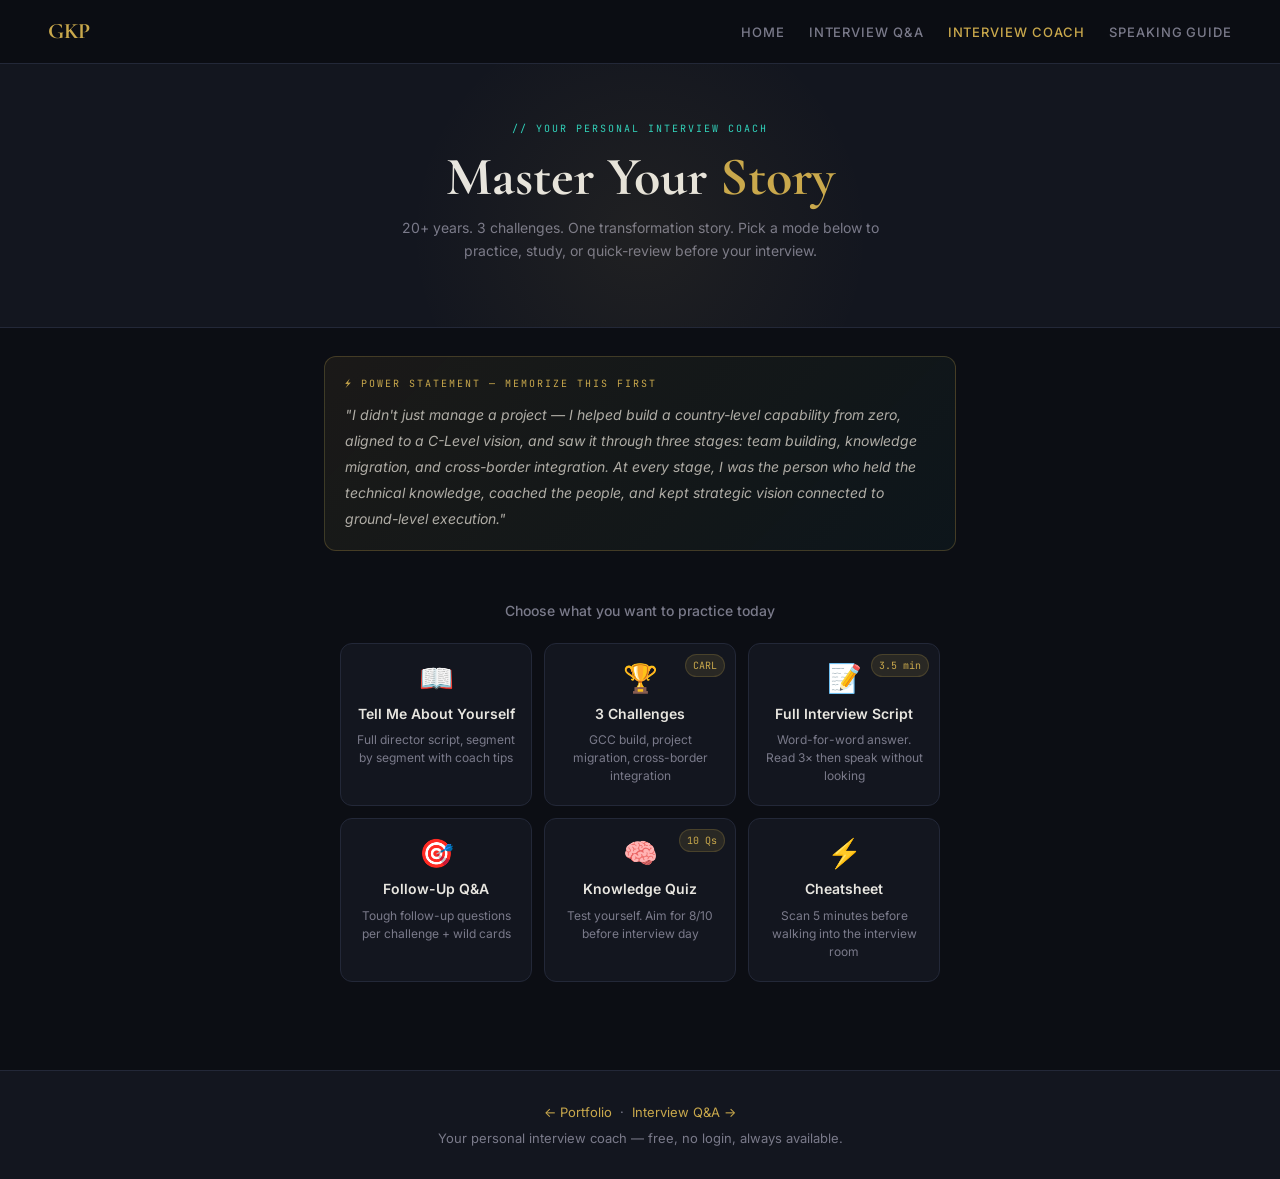
==== coach.html @ 4a0ed46c "ABoutMe-Step#1" ====
<!DOCTYPE html>
<html lang="en">
<head>
<meta charset="UTF-8"/>
<meta name="viewport" content="width=device-width, initial-scale=1.0"/>
<title>Interview Coach — Gyanesh Kumar Pandey</title>
<link rel="preconnect" href="https://fonts.googleapis.com"/>
<link href="https://fonts.googleapis.com/css2?family=Cormorant+Garamond:wght@400;600;700&family=Inter:wght@300;400;500;600&family=JetBrains+Mono:wght@400;500&display=swap" rel="stylesheet"/>
<style>
:root{--bg:#0C0E14;--sur:#13161F;--sur2:#1A1E2A;--bdr:#232838;--gold:#C9A84C;--gold2:#E8C872;--teal:#2DD4BF;--text:#E8E6E0;--muted:#7A7A8A;--soft:#B0ADA6;--r:12px;--nh:64px;--red:#E87070;--purple:#818cf8;--green:#4ade80}
*,*::before,*::after{box-sizing:border-box;margin:0;padding:0}
html{scroll-behavior:smooth;-webkit-text-size-adjust:100%}
body{background:var(--bg);color:var(--text);font-family:'Inter',sans-serif;font-size:16px;line-height:1.7;overflow-x:hidden}
a{color:inherit;text-decoration:none}
/* NAV */
nav{position:sticky;top:0;z-index:200;height:var(--nh);display:flex;align-items:center;justify-content:space-between;padding:0 24px;background:rgba(12,14,20,.97);backdrop-filter:blur(16px);border-bottom:1px solid var(--bdr)}
.nav-logo{font-family:'Cormorant Garamond',serif;font-size:22px;font-weight:700;color:var(--gold)}
.nav-desktop{display:none;gap:24px;list-style:none}
.nav-desktop a{font-size:13px;font-weight:500;letter-spacing:.07em;text-transform:uppercase;color:var(--muted);transition:color .2s}
.nav-desktop a:hover,.nav-desktop a.act{color:var(--gold)}
.hamburger{background:none;border:none;cursor:pointer;padding:8px;display:flex;flex-direction:column;gap:5px}
.hamburger span{display:block;width:22px;height:2px;background:var(--text);border-radius:2px;transition:transform .25s,opacity .25s}
.hamburger.open span:nth-child(1){transform:translateY(7px) rotate(45deg)}
.hamburger.open span:nth-child(2){opacity:0}
.hamburger.open span:nth-child(3){transform:translateY(-7px) rotate(-45deg)}
.mmenu{position:fixed;top:var(--nh);left:0;right:0;bottom:0;z-index:190;background:var(--bg);padding:32px 24px;display:flex;flex-direction:column;gap:8px;transform:translateX(100%);transition:transform .3s cubic-bezier(.4,0,.2,1)}
.mmenu.open{transform:translateX(0)}
.mmenu a{font-size:18px;font-weight:500;color:var(--soft);padding:16px 0;border-bottom:1px solid var(--bdr);display:block}
.mmenu a.act{color:var(--gold)}
.mmenu .m-cta{margin-top:24px;background:var(--gold);color:#0C0E14;padding:16px;border-radius:var(--r);text-align:center;font-weight:600;font-size:16px;border-bottom:none}

/* ── MODE SELECTOR SCREEN ── */
#modeScreen{display:block}
#mainContent{display:none}

.hero-coach{padding:40px 24px 32px;background:var(--sur);border-bottom:1px solid var(--bdr);position:relative;overflow:hidden;text-align:center}
.hero-coach::before{content:'';position:absolute;top:-30%;left:50%;transform:translateX(-50%);width:70vw;height:70vw;max-width:500px;max-height:500px;background:radial-gradient(circle,rgba(201,168,76,.07) 0%,transparent 65%);pointer-events:none}
.hc-ey{font-family:'JetBrains Mono',monospace;font-size:10px;color:var(--teal);letter-spacing:.2em;text-transform:uppercase;margin-bottom:12px}
.hero-coach h1{font-family:'Cormorant Garamond',serif;font-size:clamp(32px,8vw,54px);font-weight:700;line-height:1.05;margin-bottom:10px}
.hero-coach h1 em{color:var(--gold);font-style:normal}
.hero-coach p{font-size:14px;color:var(--muted);max-width:520px;margin:0 auto 24px;line-height:1.7}

/* POWER STATEMENT */
.ps-box{background:linear-gradient(135deg,rgba(201,168,76,.08),rgba(45,212,191,.04));border:1px solid rgba(201,168,76,.25);border-radius:var(--r);padding:18px 20px;max-width:680px;margin:0 auto 32px;text-align:left}
.ps-label{font-family:'JetBrains Mono',monospace;font-size:10px;letter-spacing:.2em;text-transform:uppercase;color:var(--gold);margin-bottom:10px}
.ps-text{font-size:14px;color:var(--soft);line-height:1.85;font-style:italic}
.ps-text strong{color:var(--text);font-style:normal}

/* MODE CARDS GRID */
.mode-title{font-size:14px;color:var(--muted);text-align:center;margin-bottom:20px;font-weight:500}
.modes-grid{display:grid;grid-template-columns:1fr 1fr;gap:12px;max-width:680px;margin:0 auto;padding:0 24px 48px}
.mode-card{background:var(--sur);border:1px solid var(--bdr);border-radius:var(--r);padding:20px 16px;cursor:pointer;transition:border-color .2s,transform .15s;text-align:center;-webkit-tap-highlight-color:transparent;position:relative;overflow:hidden}
.mode-card::before{content:'';position:absolute;top:0;left:0;right:0;height:3px;opacity:0;transition:opacity .2s}
.mode-card:hover{transform:translateY(-3px);border-color:rgba(201,168,76,.3)}
.mode-card:hover::before{opacity:1}
.mode-card.c-teal::before{background:var(--teal)}
.mode-card.c-gold::before{background:var(--gold)}
.mode-card.c-purple::before{background:var(--purple)}
.mode-card.c-red::before{background:var(--red)}
.mode-card.c-green::before{background:var(--green)}
.mode-card.c-blue::before{background:#60a5fa}
.mode-icon{font-size:28px;margin-bottom:10px;line-height:1}
.mode-card h3{font-size:14px;font-weight:600;margin-bottom:6px;color:var(--text)}
.mode-card p{font-size:12px;color:var(--muted);line-height:1.5}
.mode-badge{position:absolute;top:10px;right:10px;font-size:10px;font-family:'JetBrains Mono',monospace;padding:2px 7px;border-radius:100px;background:rgba(201,168,76,.12);color:var(--gold);border:1px solid rgba(201,168,76,.2)}

/* ── MAIN CONTENT AREA ── */
.back-btn{display:flex;align-items:center;gap:8px;padding:14px 24px;border-bottom:1px solid var(--bdr);background:var(--sur);cursor:pointer;font-size:13px;font-weight:500;color:var(--muted);transition:color .2s;-webkit-tap-highlight-color:transparent}
.back-btn:hover{color:var(--gold)}
.section-content{padding:24px;max-width:860px;margin:0 auto}

/* SECTION HEADER */
.sec-h{font-family:'Cormorant Garamond',serif;font-size:clamp(26px,6vw,40px);font-weight:700;line-height:1.1;margin-bottom:8px}
.sec-h em{color:var(--gold);font-style:normal}
.sec-sub{font-size:14px;color:var(--muted);margin-bottom:28px;line-height:1.6}
.sec-ey{font-family:'JetBrains Mono',monospace;font-size:10px;color:var(--teal);letter-spacing:.2em;text-transform:uppercase;margin-bottom:10px}

/* TELL ME ABOUT YOURSELF */
.tmay-step{background:var(--sur);border:1px solid var(--bdr);border-radius:var(--r);margin-bottom:12px;overflow:hidden}
.tmay-hdr{display:flex;justify-content:space-between;align-items:flex-start;padding:15px 18px;cursor:pointer;gap:12px;-webkit-tap-highlight-color:transparent}
.tmay-num{width:28px;height:28px;border-radius:50%;display:grid;place-items:center;font-size:12px;font-weight:700;flex-shrink:0;background:rgba(201,168,76,.12);color:var(--gold);font-family:'JetBrains Mono',monospace}
.tmay-q{flex:1;font-size:14px;font-weight:600}
.tmay-time{font-family:'JetBrains Mono',monospace;font-size:10px;color:var(--muted);background:var(--sur2);padding:3px 8px;border-radius:100px;white-space:nowrap;flex-shrink:0;margin-top:3px}
.tmay-body{display:none;padding:0 18px 18px;border-top:1px solid var(--bdr)}
.tmay-step.open .tmay-body{display:block}
.speech-text{font-size:14px;color:var(--soft);line-height:1.9;padding:14px 0 8px;border-bottom:1px solid var(--bdr);margin-bottom:10px;font-style:italic}
.speech-text strong{color:var(--text);font-style:normal}
.coach-tip{font-size:13px;color:var(--teal);background:rgba(45,212,191,.06);border:1px solid rgba(45,212,191,.15);border-radius:8px;padding:10px 14px;line-height:1.6}
.coach-tip::before{content:'💡 '}

/* CHALLENGES */
.ch-tabs{display:flex;gap:8px;margin-bottom:20px;overflow-x:auto;-webkit-overflow-scrolling:touch;scrollbar-width:none;padding-bottom:4px}
.ch-tabs::-webkit-scrollbar{display:none}
.ch-tab{background:var(--sur2);border:1px solid var(--bdr);color:var(--muted);padding:9px 16px;border-radius:100px;font-size:13px;font-weight:500;cursor:pointer;white-space:nowrap;transition:all .2s;-webkit-tap-highlight-color:transparent}
.ch-tab.act{border-color:var(--gold);color:var(--gold);background:rgba(201,168,76,.1)}
.challenge-block{display:none}
.challenge-block.show{display:block}

.carl-section{background:var(--sur);border:1px solid var(--bdr);border-radius:var(--r);margin-bottom:12px;overflow:hidden}
.carl-hdr{display:flex;align-items:center;gap:12px;padding:14px 18px;cursor:pointer;-webkit-tap-highlight-color:transparent}
.carl-letter{width:32px;height:32px;border-radius:8px;display:grid;place-items:center;font-family:'JetBrains Mono',monospace;font-size:14px;font-weight:700;flex-shrink:0}
.carl-letter.C{background:rgba(45,212,191,.12);color:var(--teal)}
.carl-letter.A{background:rgba(201,168,76,.12);color:var(--gold)}
.carl-letter.R{background:rgba(72,222,128,.12);color:var(--green)}
.carl-letter.L{background:rgba(129,140,248,.12);color:var(--purple)}
.carl-title{font-size:14px;font-weight:600;flex:1}
.carl-tog{width:24px;height:24px;display:grid;place-items:center;color:var(--muted);background:var(--bdr);border-radius:50%;font-size:18px;transition:transform .2s,color .2s;flex-shrink:0}
.carl-section.open .carl-tog{transform:rotate(45deg);color:var(--gold)}
.carl-body{display:none;padding:0 18px 16px;border-top:1px solid var(--bdr)}
.carl-section.open .carl-body{display:block}
.carl-text{font-size:14px;color:var(--soft);line-height:1.85;padding-top:12px}
.carl-text strong{color:var(--text)}
.action-list{list-style:none;margin-top:10px}
.action-list li{display:flex;gap:10px;font-size:14px;color:var(--soft);padding:5px 0;border-bottom:1px solid var(--bdr);line-height:1.5}
.action-list li:last-child{border-bottom:none}
.action-list li::before{content:'✓';color:var(--green);font-weight:700;flex-shrink:0;margin-top:2px}

/* FULL SCRIPT */
.script-part{background:var(--sur);border:1px solid var(--bdr);border-radius:var(--r);margin-bottom:12px;overflow:hidden}
.sp-hdr{display:flex;align-items:center;gap:12px;padding:14px 18px;cursor:pointer;-webkit-tap-highlight-color:transparent}
.sp-num{width:28px;height:28px;background:rgba(201,168,76,.12);border-radius:50%;display:grid;place-items:center;font-size:11px;font-weight:700;color:var(--gold);font-family:'JetBrains Mono',monospace;flex-shrink:0}
.sp-title{flex:1;font-size:14px;font-weight:600}
.sp-time{font-family:'JetBrains Mono',monospace;font-size:10px;color:var(--muted);background:var(--sur2);padding:3px 8px;border-radius:100px;white-space:nowrap}
.sp-tog{width:24px;height:24px;display:grid;place-items:center;color:var(--muted);background:var(--bdr);border-radius:50%;font-size:18px;transition:transform .2s,color .2s;flex-shrink:0}
.script-part.open .sp-tog{transform:rotate(45deg);color:var(--gold)}
.sp-body{display:none;padding:0 18px 16px;border-top:1px solid var(--bdr)}
.script-part.open .sp-body{display:block}
.sp-text{font-size:14px;color:var(--soft);line-height:1.9;padding-top:12px;font-style:italic;margin-bottom:10px;border-bottom:1px solid var(--bdr);padding-bottom:12px}
.sp-text strong{color:var(--text);font-style:normal}

/* QUIZ */
.quiz-wrap{max-width:680px;margin:0 auto}
.quiz-progress{background:var(--sur2);border-radius:100px;height:6px;margin-bottom:24px;overflow:hidden}
.quiz-bar{height:100%;background:var(--gold);border-radius:100px;transition:width .4s ease}
.quiz-meta{display:flex;justify-content:space-between;font-family:'JetBrains Mono',monospace;font-size:11px;color:var(--muted);margin-bottom:8px}
.qcard{background:var(--sur);border:1px solid var(--bdr);border-radius:var(--r);padding:24px;margin-bottom:16px}
.qcard .qtext{font-size:15px;font-weight:600;color:var(--text);margin-bottom:20px;line-height:1.5}
.options{display:flex;flex-direction:column;gap:10px}
.opt{background:var(--sur2);border:1px solid var(--bdr);border-radius:10px;padding:13px 16px;cursor:pointer;font-size:14px;color:var(--soft);transition:all .2s;-webkit-tap-highlight-color:transparent;text-align:left;line-height:1.5}
.opt:hover{border-color:rgba(201,168,76,.3);color:var(--text)}
.opt.correct{background:rgba(74,222,128,.1);border-color:var(--green);color:var(--green)}
.opt.wrong{background:rgba(232,112,112,.1);border-color:var(--red);color:var(--red)}
.opt.reveal{background:rgba(74,222,128,.08);border-color:rgba(74,222,128,.3);color:var(--soft)}
.quiz-feedback{font-size:13px;color:var(--soft);padding:12px 16px;background:var(--sur2);border-radius:8px;margin-top:10px;line-height:1.6;display:none}
.quiz-next{margin-top:16px;background:var(--gold);color:#0C0E14;border:none;padding:13px 28px;border-radius:10px;font-size:14px;font-weight:600;cursor:pointer;width:100%;display:none;-webkit-tap-highlight-color:transparent}
.quiz-next:hover{background:var(--gold2)}
.quiz-result{text-align:center;padding:40px 20px}
.score-circle{width:120px;height:120px;border-radius:50%;display:grid;place-items:center;margin:0 auto 20px;border:3px solid var(--gold)}
.score-n{font-family:'Cormorant Garamond',serif;font-size:42px;font-weight:700;color:var(--gold);line-height:1}
.score-label{font-size:12px;color:var(--muted)}
.retry-btn{background:var(--sur);border:1px solid var(--bdr);color:var(--text);padding:12px 28px;border-radius:10px;font-size:14px;font-weight:500;cursor:pointer;margin-top:8px}

/* CHEATSHEET */
.cheat-grid{display:grid;grid-template-columns:1fr;gap:14px;margin-bottom:20px}
.cheat-card{background:var(--sur);border:1px solid var(--bdr);border-radius:var(--r);padding:18px 20px}
.cheat-card h4{font-size:13px;font-weight:600;color:var(--gold);margin-bottom:12px;font-family:'JetBrains Mono',monospace;letter-spacing:.1em;text-transform:uppercase}
.person-item{display:flex;gap:12px;margin-bottom:10px;align-items:flex-start}
.person-name{font-size:14px;font-weight:700;color:var(--text);min-width:80px;flex-shrink:0}
.person-role{font-size:13px;color:var(--muted);line-height:1.5}
.role-row{display:grid;grid-template-columns:auto 1fr;gap:12px;margin-bottom:10px;align-items:flex-start;padding:10px 0;border-bottom:1px solid var(--bdr)}
.role-row:last-child{border-bottom:none}
.role-icon{font-size:18px;margin-top:2px}
.role-title{font-size:13px;font-weight:600;color:var(--text);margin-bottom:3px}
.role-desc{font-size:12px;color:var(--muted);line-height:1.5}
.kw-grid{display:flex;flex-wrap:wrap;gap:8px}
.kw{background:rgba(45,212,191,.07);border:1px solid rgba(45,212,191,.15);color:var(--teal);padding:5px 12px;border-radius:100px;font-size:12px;font-weight:500}
.learning-item{padding:12px 0;border-bottom:1px solid var(--bdr)}
.learning-item:last-child{border-bottom:none}
.li-ch{font-family:'JetBrains Mono',monospace;font-size:10px;color:var(--gold);margin-bottom:4px;letter-spacing:.1em}
.li-text{font-size:14px;color:var(--soft);line-height:1.6;font-style:italic}
.carl-ref{display:grid;grid-template-columns:repeat(2,1fr);gap:8px;margin-top:4px}
.carl-ref-item{background:var(--sur2);border-radius:8px;padding:10px 12px}
.carl-ref-item .letter{font-family:'JetBrains Mono',monospace;font-size:13px;font-weight:700;color:var(--gold);margin-bottom:3px}
.carl-ref-item p{font-size:12px;color:var(--muted);line-height:1.4}
.power-end{background:rgba(201,168,76,.06);border:1px solid rgba(201,168,76,.2);border-radius:var(--r);padding:16px 18px;margin-top:14px;font-size:14px;color:var(--soft);line-height:1.8;font-style:italic;text-align:center}
.power-end strong{color:var(--gold);font-style:normal}

/* FOLLOW-UP */
.fu-group{margin-bottom:28px}
.fu-group-title{display:flex;align-items:center;gap:8px;font-size:15px;font-weight:600;margin-bottom:12px;padding-bottom:10px;border-bottom:1px solid var(--bdr)}
.fu-card{background:var(--sur);border:1px solid var(--bdr);border-radius:10px;margin-bottom:10px;overflow:hidden;transition:border-color .2s}
.fu-card:hover{border-color:rgba(201,168,76,.22)}
.fu-hdr{display:flex;justify-content:space-between;align-items:flex-start;padding:14px 17px;cursor:pointer;gap:12px;-webkit-tap-highlight-color:transparent}
.fu-q{font-size:14px;font-weight:500;line-height:1.5;flex:1}
.fu-tog{width:26px;height:26px;display:grid;place-items:center;color:var(--muted);background:var(--bdr);border-radius:50%;font-size:18px;transition:transform .2s,color .2s;flex-shrink:0}
.fu-card.open .fu-tog{transform:rotate(45deg);color:var(--gold)}
.fu-body{display:none;padding:0 17px 16px;border-top:1px solid var(--bdr)}
.fu-card.open .fu-body{display:block}
.fu-a{font-size:13px;color:var(--soft);line-height:1.85;padding-top:12px}
.fu-a strong{color:var(--text)}

footer{background:var(--sur);border-top:1px solid var(--bdr);padding:28px 24px;text-align:center;margin-top:40px}
footer p{font-size:13px;color:var(--muted);line-height:2}
footer a{color:var(--gold)}

@media(min-width:480px){.modes-grid{grid-template-columns:repeat(3,1fr)}}
@media(min-width:640px){.modes-grid{grid-template-columns:repeat(3,1fr);padding:0 40px 48px}.section-content{padding:28px 40px}.cheat-grid{grid-template-columns:repeat(2,1fr)}.hero-coach{padding:56px 40px 40px}.carl-ref{grid-template-columns:repeat(4,1fr)}}
@media(min-width:900px){nav{padding:0 48px}.hamburger{display:none}.nav-desktop{display:flex}}
</style>
</head>
<body>

<nav>
  <a class="nav-logo" href="index.html">GKP</a>
  <ul class="nav-desktop">
    <li><a href="index.html">Home</a></li>
    <li><a href="questions.html">Interview Q&amp;A</a></li>
    <li><a href="coach.html" class="act">Interview Coach</a></li>
    <li><a href="speaking.html">Speaking Guide</a></li>
  </ul>
  <button class="hamburger" id="hbg" aria-label="Menu"><span></span><span></span><span></span></button>
</nav>
<div class="mmenu" id="mmenu">
  <a href="index.html">Home</a>
  <a href="questions.html">Interview Q&amp;A</a>
  <a href="coach.html" class="act">Interview Coach</a>
  <a href="speaking.html">Speaking Guide</a>
  <a href="swimlane.html">Swimlane Diagram</a>
  <a href="index.html#about" class="m-cta">About Me</a>
</div>

<!-- ══════════════════════════════
     MODE SELECTOR SCREEN
══════════════════════════════ -->
<div id="modeScreen">
  <div class="hero-coach">
    <div class="hc-ey">// Your Personal Interview Coach</div>
    <h1>Master Your <em>Story</em></h1>
    <p>20+ years. 3 challenges. One transformation story. Pick a mode below to practice, study, or quick-review before your interview.</p>
  </div>

  <div style="padding:28px 24px 16px;max-width:680px;margin:0 auto">
    <div class="ps-box">
      <div class="ps-label">⚡ Power Statement — Memorize This First</div>
      <div class="ps-text">"I didn't just manage a project — I helped build a country-level capability from zero, aligned to a C-Level vision, and saw it through three stages: team building, knowledge migration, and cross-border integration. At every stage, I was the person who held the technical knowledge, coached the people, and kept strategic vision connected to ground-level execution."</div>
    </div>
  </div>

  <div class="mode-title">Choose what you want to practice today</div>

  <div class="modes-grid">
    <div class="mode-card c-teal" onclick="openMode('tmay')">
      <div class="mode-icon">📖</div>
      <h3>Tell Me About Yourself</h3>
      <p>Full director script, segment by segment with coach tips</p>
    </div>
    <div class="mode-card c-gold" onclick="openMode('challenges')">
      <div class="mode-icon">🏆</div>
      <h3>3 Challenges</h3>
      <p>GCC build, project migration, cross-border integration</p>
      <span class="mode-badge">CARL</span>
    </div>
    <div class="mode-card c-purple" onclick="openMode('script')">
      <div class="mode-icon">📝</div>
      <h3>Full Interview Script</h3>
      <p>Word-for-word answer. Read 3× then speak without looking</p>
      <span class="mode-badge">3.5 min</span>
    </div>
    <div class="mode-card c-red" onclick="openMode('followup')">
      <div class="mode-icon">🎯</div>
      <h3>Follow-Up Q&amp;A</h3>
      <p>Tough follow-up questions per challenge + wild cards</p>
    </div>
    <div class="mode-card c-green" onclick="openMode('quiz')">
      <div class="mode-icon">🧠</div>
      <h3>Knowledge Quiz</h3>
      <p>Test yourself. Aim for 8/10 before interview day</p>
      <span class="mode-badge">10 Qs</span>
    </div>
    <div class="mode-card c-blue" onclick="openMode('cheatsheet')">
      <div class="mode-icon">⚡</div>
      <h3>Cheatsheet</h3>
      <p>Scan 5 minutes before walking into the interview room</p>
    </div>
  </div>
</div>

<!-- ══════════════════════════════
     MAIN CONTENT AREA
══════════════════════════════ -->
<div id="mainContent">
  <div class="back-btn" onclick="goBack()">← Back to Mode Selection</div>

  <!-- TELL ME ABOUT YOURSELF -->
  <div id="sec-tmay" class="sec-panel" style="display:none">
    <div class="section-content">
      <div class="sec-ey">01 / Tell Me About Yourself</div>
      <h2 class="sec-h">Your Director <em>Script</em></h2>
      <p class="sec-sub">Reveal each part in sequence — speak it out loud every time. Target: 2–3 minutes total. Parts 1, 2, 4, 5 are essential. Part 3 only if asked for more detail.</p>

      <div class="tmay-step" id="ts1">
        <div class="tmay-hdr" onclick="toggleEl('ts1')">
          <div class="tmay-num">①</div>
          <div class="tmay-q">Opening Line</div>
          <div class="tmay-time">~20 sec</div>
        </div>
        <div class="tmay-body">
          <div class="speech-text">"I am a technology leader with 20+ years of experience driving digital transformation for global enterprises. My career spans three distinct phases, each one building deliberately on the last."</div>
          <div class="coach-tip">The phrase "three distinct phases, each building deliberately" signals strategic self-awareness — a Director trait. Avoid saying "I have been working for 20 years" — passive, not powerful.</div>
        </div>
      </div>

      <div class="tmay-step" id="ts2">
        <div class="tmay-hdr" onclick="toggleEl('ts2')">
          <div class="tmay-num">②</div>
          <div class="tmay-q">Core Identity</div>
          <div class="tmay-time">~20 sec</div>
        </div>
        <div class="tmay-body">
          <div class="speech-text">"I am a <strong>Certified Product Owner and Capability Leader</strong> specialising in Strategic Portfolio Management, PLM, distributed systems integration, and multi-tool workflow architecture. I connect technical architecture to real business outcomes."</div>
          <div class="coach-tip">End with "I connect technical architecture to real business outcomes" — this is your value proposition in one sentence. Directors don't just build things, they create outcomes.</div>
        </div>
      </div>

      <div class="tmay-step" id="ts3">
        <div class="tmay-hdr" onclick="toggleEl('ts3')">
          <div class="tmay-num">③</div>
          <div class="tmay-q">20-Year Journey (use only if asked for more detail)</div>
          <div class="tmay-time">~50 sec optional</div>
        </div>
        <div class="tmay-body">
          <div class="speech-text">
            <strong>2006–09 · Medisoft:</strong> Built core database architecture and PLM modules<br>
            <strong>2009–11 · HP:</strong> Led distributed workflow enhancements, HP OpenView enterprise transitions<br>
            <strong>2011–18 · Schneider — Technical Lead:</strong> Architected multi-tool workflows and cross-system integrations<br>
            <strong>2018–20 · Schneider — Country Manager:</strong> Led 14-member team, global digital migration<br>
            <strong>2020–22 · Schneider — Portfolio Expert:</strong> PLM roadmaps and cross-system data governance<br>
            <strong>2022–Now · Schneider — Certified PO + Capability Leader:</strong> Multi-year PLM roadmaps and GCC transformation
          </div>
          <div class="coach-tip">Each role was a deliberate step — say that. "Each role prepared me for the next." Do not recite dates unless they ask for the timeline.</div>
        </div>
      </div>

      <div class="tmay-step" id="ts4">
        <div class="tmay-hdr" onclick="toggleEl('ts4')">
          <div class="tmay-num">④</div>
          <div class="tmay-q">Bridge → GCC Transformation Story</div>
          <div class="tmay-time">~30 sec</div>
        </div>
        <div class="tmay-body">
          <div class="speech-text">"Most recently, I was part of a C-Level strategic initiative — <strong>Raghu's vision</strong> to build a Global Capability Center in India. I played three progressive roles: <strong>Country Manager</strong> building the India team, <strong>Program Manager</strong> leading complex project migration from France, and <strong>Integration Leader</strong> bridging two systems across two countries. My VP <strong>Michel Francis</strong> was closely aligned throughout."</div>
          <div class="coach-tip">Say "Raghu" and "Michel Francis" clearly — named leadership proves you operated at that level. The three roles in one sentence shows progression without being long.</div>
        </div>
      </div>

      <div class="tmay-step" id="ts5">
        <div class="tmay-hdr" onclick="toggleEl('ts5')">
          <div class="tmay-num">⑤</div>
          <div class="tmay-q">Closing — What Drives You</div>
          <div class="tmay-time">~20 sec</div>
        </div>
        <div class="tmay-body">
          <div class="speech-text">"What excites me most is connecting technical architecture to business outcomes — building roadmaps that deliver real ROI, not just working software. I hold a <strong>Master's in AI</strong>, completed while working full-time, because I believe leaders must keep learning."</div>
          <div class="coach-tip">End here. Stop talking. The interviewer will respond. Silence after a strong close is powerful — do not fill it with more words.</div>
        </div>
      </div>

      <div style="background:rgba(201,168,76,.06);border:1px solid rgba(201,168,76,.2);border-radius:var(--r);padding:16px 18px;margin-top:8px">
        <div style="font-family:'JetBrains Mono',monospace;font-size:10px;color:var(--gold);letter-spacing:.15em;text-transform:uppercase;margin-bottom:10px">Key numbers woven in</div>
        <div style="display:flex;flex-wrap:wrap;gap:8px">
          <span style="background:rgba(0,0,0,.2);border-radius:8px;padding:5px 12px;font-size:12px;color:var(--gold2)">$2.4B Portfolio</span>
          <span style="background:rgba(0,0,0,.2);border-radius:8px;padding:5px 12px;font-size:12px;color:var(--gold2)">16 WebOnyx Releases</span>
          <span style="background:rgba(0,0,0,.2);border-radius:8px;padding:5px 12px;font-size:12px;color:var(--gold2)">GCC Built from Zero</span>
          <span style="background:rgba(0,0,0,.2);border-radius:8px;padding:5px 12px;font-size:12px;color:var(--gold2)">OCP Migration Lead</span>
          <span style="background:rgba(0,0,0,.2);border-radius:8px;padding:5px 12px;font-size:12px;color:var(--gold2)">Certified PO · 4 Years</span>
          <span style="background:rgba(0,0,0,.2);border-radius:8px;padding:5px 12px;font-size:12px;color:var(--gold2)">MTech AI (while working)</span>
          <span style="background:rgba(0,0,0,.2);border-radius:8px;padding:5px 12px;font-size:12px;color:var(--gold2)">Verizon, AT&amp;T, AccuWeather</span>
        </div>
      </div>
    </div>
  </div>

  <!-- 3 CHALLENGES -->
  <div id="sec-challenges" class="sec-panel" style="display:none">
    <div class="section-content">
      <div class="sec-ey">02 / Three Challenges</div>
      <h2 class="sec-h">Your <em>GCC Story</em></h2>
      <p class="sec-sub">Three progressive challenges. Each uses the CARL framework: Context → Actions → Result → Learning.</p>

      <div class="ch-tabs">
        <button class="ch-tab act" onclick="showChallenge('ch1',this)">🏗️ Ch.1 — Build Team</button>
        <button class="ch-tab" onclick="showChallenge('ch2',this)">🚀 Ch.2 — Migrate Project</button>
        <button class="ch-tab" onclick="showChallenge('ch3',this)">🔗 Ch.3 — Integrate Systems</button>
      </div>

      <!-- Challenge 1 -->
      <div class="challenge-block show" id="ch1">
        <div style="background:rgba(45,212,191,.06);border:1px solid rgba(45,212,191,.2);border-radius:10px;padding:14px 16px;margin-bottom:16px">
          <div style="font-size:13px;font-weight:600;color:var(--teal);margin-bottom:4px">🏗️ Challenge 1 · Country Manager</div>
          <div style="font-size:13px;color:var(--muted)">Building the GCC Support Team in India · Strategic — C-Level Vision by Raghu</div>
        </div>
        <div class="carl-section" id="carl-c1">
          <div class="carl-hdr" onclick="toggleEl('carl-c1')">
            <div class="carl-letter C">C</div>
            <div class="carl-title">Context — Set the scene</div>
            <div class="carl-tog">+</div>
          </div>
          <div class="carl-body"><div class="carl-text">"The C-Level vision from <strong>Raghu</strong> was clear — build a GCC in India to replicate and eventually replace the France operations. Nothing existed in India. We had to build from zero — team, capability, process, and culture."</div></div>
        </div>
        <div class="carl-section" id="carl-a1">
          <div class="carl-hdr" onclick="toggleEl('carl-a1')">
            <div class="carl-letter A">A</div>
            <div class="carl-title">Actions — What YOU specifically did</div>
            <div class="carl-tog">+</div>
          </div>
          <div class="carl-body">
            <ul class="action-list">
              <li>Recruited and onboarded India support team from scratch</li>
              <li>Designed the operating model — how India would mirror France operations</li>
              <li>Coached team functionally and technically — I was the knowledge bridge between France expertise and India capability</li>
              <li>Worked closely with VP Michel Francis to align on expectations and milestones</li>
              <li>Ensured India team was not just a back-office — but a capable, empowered GCC</li>
            </ul>
          </div>
        </div>
        <div class="carl-section" id="carl-r1">
          <div class="carl-hdr" onclick="toggleEl('carl-r1')">
            <div class="carl-letter R">R</div>
            <div class="carl-title">Result — Concrete outcome (Before → After)</div>
            <div class="carl-tog">+</div>
          </div>
          <div class="carl-body"><div class="carl-text">"Successfully established a functioning GCC in India — team was built, trained, and operational. This became the foundation for challenges 2 and 3."</div></div>
        </div>
        <div class="carl-section" id="carl-l1">
          <div class="carl-hdr" onclick="toggleEl('carl-l1')">
            <div class="carl-letter L">L</div>
            <div class="carl-title">Learning — One sentence, shows self-awareness</div>
            <div class="carl-tog">+</div>
          </div>
          <div class="carl-body"><div class="carl-text" style="font-style:italic;color:var(--gold2)">"Building a GCC is not about hiring people — it's about transferring institutional knowledge and instilling ownership culture in a new geography."</div></div>
        </div>
      </div>

      <!-- Challenge 2 -->
      <div class="challenge-block" id="ch2">
        <div style="background:rgba(201,168,76,.06);border:1px solid rgba(201,168,76,.2);border-radius:10px;padding:14px 16px;margin-bottom:16px">
          <div style="font-size:13px;font-weight:600;color:var(--gold);margin-bottom:4px">🚀 Challenge 2 · Program Manager + Technical Coach</div>
          <div style="font-size:13px;color:var(--muted)">Moving Complex Project France → India · Technical + People Leadership</div>
        </div>
        <div class="carl-section" id="carl-c2">
          <div class="carl-hdr" onclick="toggleEl('carl-c2')">
            <div class="carl-letter C">C</div><div class="carl-title">Context</div><div class="carl-tog">+</div>
          </div>
          <div class="carl-body"><div class="carl-text">"A highly complex, legacy-heavy project needed migration from France to India. The France team had years of deep knowledge. The India team was new to this system. The risk of knowledge loss was very high."</div></div>
        </div>
        <div class="carl-section" id="carl-a2">
          <div class="carl-hdr" onclick="toggleEl('carl-a2')">
            <div class="carl-letter A">A</div><div class="carl-title">Actions</div><div class="carl-tog">+</div>
          </div>
          <div class="carl-body">
            <ul class="action-list">
              <li>I was the longest-serving person on the system — personally led all knowledge transfer sessions</li>
              <li>Created system complexity maps, architecture documentation, decision logs</li>
              <li>Introduced a <strong>buddy model</strong> — France engineers paired with India counterparts</li>
              <li>Coached India team both functionally (product understanding) and technically (system architecture)</li>
              <li>Coached 3 senior POs — including a Director-level and Account Head</li>
              <li>Managed stakeholder confidence with VP Michel Francis through structured regular updates</li>
            </ul>
          </div>
        </div>
        <div class="carl-section" id="carl-r2">
          <div class="carl-hdr" onclick="toggleEl('carl-r2')">
            <div class="carl-letter R">R</div><div class="carl-title">Result</div><div class="carl-tog">+</div>
          </div>
          <div class="carl-body"><div class="carl-text">"India team moved from fully dependent → <strong>independently capable</strong>. Project migrated successfully without major delivery failure. Knowledge was distributed, documented, and no longer a single-person risk."</div></div>
        </div>
        <div class="carl-section" id="carl-l2">
          <div class="carl-hdr" onclick="toggleEl('carl-l2')">
            <div class="carl-letter L">L</div><div class="carl-title">Learning</div><div class="carl-tog">+</div>
          </div>
          <div class="carl-body"><div class="carl-text" style="font-style:italic;color:var(--gold2)">"Migration is a people problem disguised as a technical problem. The technology can be documented — but confidence, capability, and culture must be built deliberately."</div></div>
        </div>
      </div>

      <!-- Challenge 3 -->
      <div class="challenge-block" id="ch3">
        <div style="background:rgba(129,140,248,.06);border:1px solid rgba(129,140,248,.2);border-radius:10px;padding:14px 16px;margin-bottom:16px">
          <div style="font-size:13px;font-weight:600;color:var(--purple);margin-bottom:4px">🔗 Challenge 3 · Integration Program Manager</div>
          <div style="font-size:13px;color:var(--muted)">Integrating Two Systems India + France · Cross-border Technical Integration</div>
        </div>
        <div class="carl-section" id="carl-c3">
          <div class="carl-hdr" onclick="toggleEl('carl-c3')">
            <div class="carl-letter C">C</div><div class="carl-title">Context</div><div class="carl-tog">+</div>
          </div>
          <div class="carl-body"><div class="carl-text">"Even after migration, both teams needed to work together — India had the new system, France had the stable legacy system. Different maturity levels, time zones, and ways of working. No one was clearly owning the integration."</div></div>
        </div>
        <div class="carl-section" id="carl-a3">
          <div class="carl-hdr" onclick="toggleEl('carl-a3')">
            <div class="carl-letter A">A</div><div class="carl-title">Actions</div><div class="carl-tog">+</div>
          </div>
          <div class="carl-body">
            <ul class="action-list">
              <li>Mapped full integration architecture — data flows, APIs, dependency points</li>
              <li>Created <strong>RACI matrix</strong> — assigned single DRI on each side</li>
              <li>Established daily cross-border sync during overlapping time zones</li>
              <li>Resolved team resistance by clarifying decision boundaries — people weren't refusing, they were confused</li>
              <li>Built <strong>3-horizon roadmap</strong>: stabilize now → optimize in 6 months → R&amp;D migration in 12–24 months</li>
            </ul>
          </div>
        </div>
        <div class="carl-section" id="carl-r3">
          <div class="carl-hdr" onclick="toggleEl('carl-r3')">
            <div class="carl-letter R">R</div><div class="carl-title">Result</div><div class="carl-tog">+</div>
          </div>
          <div class="carl-body"><div class="carl-text">"Integration went from <strong>chaotic and unowned → structured and on-track</strong>. Both teams developed a collaborative working rhythm. Project moved from at-risk to controlled in portfolio reviews."</div></div>
        </div>
        <div class="carl-section" id="carl-l3">
          <div class="carl-hdr" onclick="toggleEl('carl-l3')">
            <div class="carl-letter L">L</div><div class="carl-title">Learning</div><div class="carl-tog">+</div>
          </div>
          <div class="carl-body"><div class="carl-text" style="font-style:italic;color:var(--gold2)">"Cross-border integrations break at the human layer before the technical layer. Timezone, trust, and clarity of ownership must be engineered as carefully as the systems themselves."</div></div>
        </div>
      </div>
    </div>
  </div>

  <!-- FULL SCRIPT -->
  <div id="sec-script" class="sec-panel" style="display:none">
    <div class="section-content">
      <div class="sec-ey">03 / Full Interview Script</div>
      <h2 class="sec-h">Word-for-Word <em>Answer</em></h2>
      <p class="sec-sub">Read this 3× out loud, then speak without looking. Target: 3.5–4 minutes. Stop at 4 minutes no matter what.</p>

      <div class="script-part" id="sp1">
        <div class="sp-hdr" onclick="toggleEl('sp1')">
          <div class="sp-num">1</div><div class="sp-title">Opening</div><div class="sp-time">30 sec</div><div class="sp-tog">+</div>
        </div>
        <div class="sp-body">
          <div class="sp-text">"I am a technology leader with 20+ years of experience driving digital transformation for global enterprises. I'm a Certified Product Owner and Capability Leader — my core expertise is Strategic Portfolio Management, PLM, distributed systems, and workflow architecture."</div>
          <div class="coach-tip">Pause here. Make eye contact. Let it land.</div>
        </div>
      </div>

      <div class="script-part" id="sp2">
        <div class="sp-hdr" onclick="toggleEl('sp2')">
          <div class="sp-num">2</div><div class="sp-title">The GCC Vision</div><div class="sp-time">20 sec</div><div class="sp-tog">+</div>
        </div>
        <div class="sp-body">
          <div class="sp-text">"Most recently, I was part of a C-Level strategic initiative at Schneider Electric — a vision by our leadership, <strong>Raghu</strong>, to build a Global Capability Center in India, transitioning operations from France. My VP <strong>Michel Francis</strong> was closely aligned to this transformation."</div>
          <div class="coach-tip">Say "Raghu" and "Michel Francis" clearly — named leadership shows you operated at that level.</div>
        </div>
      </div>

      <div class="script-part" id="sp3">
        <div class="sp-hdr" onclick="toggleEl('sp3')">
          <div class="sp-num">3</div><div class="sp-title">Challenge 1 — Build Team</div><div class="sp-time">45 sec</div><div class="sp-tog">+</div>
        </div>
        <div class="sp-body">
          <div class="sp-text">"I took on the Country Manager role. Nothing existed in India — <strong>zero team, zero process.</strong> I recruited and onboarded the India team from scratch, designed the operating model to mirror France operations, and personally served as the knowledge bridge. I coached the team both functionally and technically. The result — a fully functioning, empowered GCC that became the foundation for everything that followed."</div>
          <div class="coach-tip">Stress "from scratch" and "knowledge bridge" — these are your differentiators.</div>
        </div>
      </div>

      <div class="script-part" id="sp4">
        <div class="sp-hdr" onclick="toggleEl('sp4')">
          <div class="sp-num">4</div><div class="sp-title">Challenge 2 — Migrate Project</div><div class="sp-time">45 sec</div><div class="sp-tog">+</div>
        </div>
        <div class="sp-body">
          <div class="sp-text">"Once the team was in place, the next challenge was migrating a highly complex, legacy-heavy project from France. The risk of knowledge loss was enormous. As the <strong>longest-serving person on the system</strong>, I personally led every knowledge transfer session. I created architecture maps, decision logs, and introduced a buddy model — France engineers paired with India counterparts. I also coached three senior POs, including a <strong>Director-level and Account Head</strong>. The India team went from fully dependent to independently capable — migration completed without major delivery failure."</div>
          <div class="coach-tip">"Longest-serving person" establishes unique authority. "Director-level" shows executive impact.</div>
        </div>
      </div>

      <div class="script-part" id="sp5">
        <div class="sp-hdr" onclick="toggleEl('sp5')">
          <div class="sp-num">5</div><div class="sp-title">Challenge 3 — Integrate Systems</div><div class="sp-time">45 sec</div><div class="sp-tog">+</div>
        </div>
        <div class="sp-body">
          <div class="sp-text">"The final challenge — even after migration, both teams needed to work together. Different systems, different time zones, different maturity levels — and <strong>no one clearly owning the integration</strong>. I stepped in as Integration Program Manager. I mapped the full architecture, created a RACI matrix with a single DRI on each side, established daily cross-border syncs, and built a 3-horizon roadmap. Integration went from chaotic and unowned to <strong>structured and on-track</strong>. Both teams developed a genuine collaborative rhythm."</div>
          <div class="coach-tip">RACI, DRI, 3-horizon roadmap — these show senior program management vocabulary.</div>
        </div>
      </div>

      <div class="script-part" id="sp6">
        <div class="sp-hdr" onclick="toggleEl('sp6')">
          <div class="sp-num">6</div><div class="sp-title">Closing Power Statement</div><div class="sp-time">20 sec</div><div class="sp-tog">+</div>
        </div>
        <div class="sp-body">
          <div class="sp-text">"At every stage — I was the person who held the technical knowledge, coached the people, and kept the strategic vision connected to ground-level execution. <strong>That is the kind of leader I am.</strong>"</div>
          <div class="coach-tip">End here. Stop talking. Let the interviewer respond. Total target: 3.5–4 minutes.</div>
        </div>
      </div>
    </div>
  </div>

  <!-- FOLLOW-UP Q&A -->
  <div id="sec-followup" class="sec-panel" style="display:none">
    <div class="section-content">
      <div class="sec-ey">04 / Follow-Up Q&amp;A</div>
      <h2 class="sec-h">Tough <em>Follow-Ups</em></h2>
      <p class="sec-sub">This is where interviews are won or lost. Think through your answer first — then reveal the coaching hint.</p>

      <div class="fu-group">
        <div class="fu-group-title"><span>🏗️</span> Challenge 1 Follow-Ups</div>
        <div class="fu-card" id="fu1">
          <div class="fu-hdr" onclick="toggleEl('fu1')"><div class="fu-q">How did you handle resistance from the France team when building the GCC?</div><div class="fu-tog">+</div></div>
          <div class="fu-body"><div class="fu-a"><strong>Answer angle:</strong> Show alignment through VP Michel Francis. Use structured communication — regular updates showed India team capability growing, not threatening France roles. Frame it as <strong>expansion, not replacement</strong>. The France team's expertise was being preserved and multiplied, not eliminated.</div></div>
        </div>
        <div class="fu-card" id="fu2">
          <div class="fu-hdr" onclick="toggleEl('fu2')"><div class="fu-q">How long did it take to make the India GCC fully operational?</div><div class="fu-tog">+</div></div>
          <div class="fu-body"><div class="fu-a"><strong>Answer angle:</strong> Be specific — define what "operational" meant in phases: <strong>team hired → first independent delivery → consistently performing</strong>. Show you had measurable milestones, not just activity. This demonstrates that you managed to outcomes, not tasks.</div></div>
        </div>
      </div>

      <div class="fu-group">
        <div class="fu-group-title"><span>🚀</span> Challenge 2 Follow-Ups</div>
        <div class="fu-card" id="fu3">
          <div class="fu-hdr" onclick="toggleEl('fu3')"><div class="fu-q">What happened when a France engineer left during the migration?</div><div class="fu-tog">+</div></div>
          <div class="fu-body"><div class="fu-a"><strong>Answer angle:</strong> Your <strong>buddy model and documentation</strong> was the answer. No single point of failure — the system map, decision logs, and paired counterparts meant knowledge was distributed. This is exactly why you built those risk mitigations before they were needed.</div></div>
        </div>
        <div class="fu-card" id="fu4">
          <div class="fu-hdr" onclick="toggleEl('fu4')"><div class="fu-q">How did you coach senior POs including a Director-level person?</div><div class="fu-tog">+</div></div>
          <div class="fu-body"><div class="fu-a"><strong>Answer angle:</strong> Show confidence — you had <strong>unique technical context they needed</strong>. It was collaborative, not hierarchical. You gave them system reality so their product decisions were grounded. Frame it as <strong>"enabling their decisions"</strong> not "teaching them".</div></div>
        </div>
      </div>

      <div class="fu-group">
        <div class="fu-group-title"><span>🔗</span> Challenge 3 Follow-Ups</div>
        <div class="fu-card" id="fu5">
          <div class="fu-hdr" onclick="toggleEl('fu5')"><div class="fu-q">What was the biggest technical risk in the integration?</div><div class="fu-tog">+</div></div>
          <div class="fu-body"><div class="fu-a"><strong>Answer angle:</strong> Data consistency across systems with different release cycles. <strong>API versioning</strong> between India's newer system and France's legacy. You addressed this in the architecture mapping — show you identified and documented these risks proactively, not reactively.</div></div>
        </div>
        <div class="fu-card" id="fu6">
          <div class="fu-hdr" onclick="toggleEl('fu6')"><div class="fu-q">How did you manage time zone conflicts between India and France?</div><div class="fu-tog">+</div></div>
          <div class="fu-body"><div class="fu-a"><strong>Answer angle:</strong> Daily sync in overlapping window (IST afternoon = France morning). <strong>Async documentation</strong> so decisions weren't blocked waiting for calls. RACI clarity meant each side could act independently within their boundary — reducing unnecessary cross-border dependencies.</div></div>
        </div>
      </div>

      <div class="fu-group">
        <div class="fu-group-title"><span>⚡</span> Wild Card Questions</div>
        <div class="fu-card" id="fu7">
          <div class="fu-hdr" onclick="toggleEl('fu7')"><div class="fu-q">Why should we choose you over another candidate with similar experience?</div><div class="fu-tog">+</div></div>
          <div class="fu-body"><div class="fu-a"><strong>Answer angle:</strong> Use your Power Statement. Then add: <strong>"Most people can manage projects OR coach people OR architect systems. I have done all three simultaneously, at scale, across geographies, aligned to a C-Level vision. That combination is rare."</strong></div></div>
        </div>
        <div class="fu-card" id="fu8">
          <div class="fu-hdr" onclick="toggleEl('fu8')"><div class="fu-q">Tell me about a time you failed.</div><div class="fu-tog">+</div></div>
          <div class="fu-body"><div class="fu-a"><strong>Answer angle:</strong> Early in the GCC build, underestimated how long <strong>cultural alignment</strong> would take vs. technical onboarding. Show what you changed: introduced structured cultural onboarding alongside technical training. <strong>Failure + specific learning = growth mindset signal</strong> that senior leaders love.</div></div>
        </div>
      </div>

      <div class="power-end">"At every stage, I was the person who held the technical knowledge, coached the people, and kept the <strong>strategic vision connected to ground-level execution.</strong>"</div>
    </div>
  </div>

  <!-- QUIZ -->
  <div id="sec-quiz" class="sec-panel" style="display:none">
    <div class="section-content">
      <div class="sec-ey">05 / Knowledge Quiz</div>
      <h2 class="sec-h">Test <em>Yourself</em></h2>
      <p class="sec-sub">Aim for 8/10 before your interview day. Every answer matters.</p>
      <div class="quiz-wrap" id="quizWrap"></div>
    </div>
  </div>

  <!-- CHEATSHEET -->
  <div id="sec-cheatsheet" class="sec-panel" style="display:none">
    <div class="section-content">
      <div class="sec-ey">06 / Quick Reference</div>
      <h2 class="sec-h">5-Minute <em>Cheatsheet</em></h2>
      <p class="sec-sub">Scan this right before you walk into the interview room. Nothing new — just reminders of what you already know.</p>

      <div class="cheat-grid">
        <div class="cheat-card">
          <h4>Key People to Name-Drop</h4>
          <div class="person-item"><div class="person-name">RAGHU</div><div class="person-role">C-Level leader · GCC Vision originator · Your strategic sponsor</div></div>
          <div class="person-item"><div class="person-name">MICHEL FRANCIS</div><div class="person-role">Your VP · Closely aligned to transformation · Stakeholder you reported to</div></div>
        </div>

        <div class="cheat-card">
          <h4>Your 3 Roles Summary</h4>
          <div class="role-row"><div class="role-icon">🏗️</div><div><div class="role-title">Ch.1 — Country Manager</div><div class="role-desc">Built GCC from zero. Recruited, coached, designed operating model. → India team operational</div></div></div>
          <div class="role-row"><div class="role-icon">🚀</div><div><div class="role-title">Ch.2 — Program Manager + Coach</div><div class="role-desc">Migrated complex legacy project. Buddy model. Coached Director-level POs. → India independent</div></div></div>
          <div class="role-row"><div class="role-icon">🔗</div><div><div class="role-title">Ch.3 — Integration PM</div><div class="role-desc">RACI matrix. 3-horizon roadmap. Daily cross-border sync. → Chaotic → On-track</div></div></div>
        </div>

        <div class="cheat-card">
          <h4>Power Keywords — Use These</h4>
          <div class="kw-grid">
            <span class="kw">GCC</span><span class="kw">PLM</span><span class="kw">RACI Matrix</span><span class="kw">3-Horizon Roadmap</span><span class="kw">Buddy Model</span><span class="kw">Knowledge Bridge</span><span class="kw">Distributed Systems</span><span class="kw">EPIC Owner</span><span class="kw">Single DRI</span><span class="kw">Cross-border Sync</span><span class="kw">Strategic Portfolio</span><span class="kw">C-Level Vision</span><span class="kw">Certified PO</span><span class="kw">Tech Debt</span>
          </div>
        </div>

        <div class="cheat-card">
          <h4>CARL Framework</h4>
          <div class="carl-ref">
            <div class="carl-ref-item"><div class="letter">C</div><p>Context — problem &amp; scale</p></div>
            <div class="carl-ref-item"><div class="letter">A</div><p>Actions — use "I", not "we"</p></div>
            <div class="carl-ref-item"><div class="letter">R</div><p>Result — Before → After</p></div>
            <div class="carl-ref-item"><div class="letter">L</div><p>Learning — one sentence</p></div>
          </div>
        </div>

        <div class="cheat-card" style="grid-column:1/-1">
          <h4>3 Learnings — Memorize Word-for-Word</h4>
          <div class="learning-item"><div class="li-ch">Ch.1 Learning</div><div class="li-text">"Building a GCC is not about hiring people — it's about transferring institutional knowledge and instilling ownership culture in a new geography."</div></div>
          <div class="learning-item"><div class="li-ch">Ch.2 Learning</div><div class="li-text">"Migration is a people problem disguised as a technical problem. Technology can be documented — confidence and culture must be built deliberately."</div></div>
          <div class="learning-item"><div class="li-ch">Ch.3 Learning</div><div class="li-text">"Cross-border integrations break at the human layer before the technical layer. Timezone, trust, and ownership must be engineered as carefully as the systems themselves."</div></div>
        </div>
      </div>

      <div class="power-end">"At every stage, I was the person who held the technical knowledge, coached the people, and kept the <strong>strategic vision connected to ground-level execution.</strong>"</div>
    </div>
  </div>
</div>

<footer>
  <p><a href="index.html">← Portfolio</a> &nbsp;·&nbsp; <a href="questions.html">Interview Q&amp;A →</a></p>
  <p>Your personal interview coach — free, no login, always available.</p>
</footer>

<script>
// ── QUIZ DATA ──
const quizData = [
  {q:"Who originated the GCC vision that Gyanesh supported?",opts:["Michel Francis","Raghu","Gyanesh himself","The France team"],ans:1,exp:"Raghu was the C-Level leader with the GCC vision. Michel Francis was Gyanesh's VP who was closely aligned throughout the transformation."},
  {q:"What was Gyanesh's role in Challenge 1 — Building the India GCC?",opts:["Program Manager","Integration Lead","Country Manager","Product Owner"],ans:2,exp:"Country Manager — building the GCC from zero: recruiting the team, designing the operating model, and serving as the knowledge bridge."},
  {q:"What model did Gyanesh introduce to reduce knowledge loss during the France → India migration?",opts:["RACI Matrix","Buddy Model","3-Horizon Roadmap","DRI Framework"],ans:1,exp:"The Buddy Model — France engineers were paired with India counterparts to transfer knowledge through direct collaboration, not just documentation."},
  {q:"What framework did Gyanesh use to clarify ownership during the cross-border integration?",opts:["Buddy Model","CARL Framework","RACI Matrix","EPIC Framework"],ans:2,exp:"RACI Matrix — with a single DRI (Directly Responsible Individual) assigned on each side, eliminating ambiguity about who owned each decision."},
  {q:"What was the key learning from Challenge 2 — the project migration?",opts:["Technology migration requires full documentation","Migration is a people problem disguised as a technical problem","Speed is more important than quality","France engineers are resistant to change"],ans:1,exp:"\"Migration is a people problem disguised as a technical problem. Technology can be documented — but confidence, capability, and culture must be built deliberately.\""},
  {q:"Gyanesh's 3-horizon roadmap for Challenge 3 included which timeframes?",opts:["1 month, 3 months, 6 months","Now, 6 months, 12–24 months","Q1, Q2, Q3","Today, Next year, 5 years"],ans:1,exp:"Stabilize now → optimize in 6 months → R&D migration in 12–24 months. This structured approach transformed a chaotic integration into a planned roadmap."},
  {q:"Who was Gyanesh's VP, closely aligned to the GCC transformation?",opts:["Raghu","Michel Francis","The France Country Head","The India Team Lead"],ans:1,exp:"Michel Francis was Gyanesh's VP — always mention both Raghu (C-Level vision) and Michel Francis (VP alignment) to show you operated at senior leadership levels."},
  {q:"How many senior POs did Gyanesh coach during Challenge 2?",opts:["1","2","3","4"],ans:2,exp:"3 senior POs — including a Director-level and an Account Head. Coaching upward shows executive influence and unique technical authority."},
  {q:"What was the result of Challenge 3 — the cross-border integration?",opts:["Both teams merged into one","Integration went from chaotic and unowned to structured and on-track","France team was replaced by India team","System was rebuilt from scratch"],ans:1,exp:"\"Integration went from chaotic and unowned → structured and on-track.\" Both teams developed a collaborative working rhythm and the project moved from at-risk to controlled."},
  {q:"What makes Gyanesh's power statement unique?",opts:["His 14 years at Schneider","He managed projects, coached people AND architected systems simultaneously — at scale, across geographies","His MTech degree","His portfolio size of $2.4B"],ans:1,exp:"\"Most people can manage projects OR coach people OR architect systems. Gyanesh did all three simultaneously, at scale, across geographies, aligned to a C-Level vision. That combination is rare.\""},
];

let currentQ = 0, score = 0, answered = false;

function buildQuiz() {
  const wrap = document.getElementById('quizWrap');
  wrap.innerHTML = `
    <div class="quiz-meta">
      <span id="qnum">Question 1 of ${quizData.length}</span>
      <span id="qscore">Score: 0 / 0</span>
    </div>
    <div class="quiz-progress"><div class="quiz-bar" id="qbar" style="width:0%"></div></div>
    <div id="qContent"></div>`;
  renderQ();
}

function renderQ() {
  const q = quizData[currentQ];
  answered = false;
  document.getElementById('qnum').textContent = `Question ${currentQ+1} of ${quizData.length}`;
  document.getElementById('qbar').style.width = `${(currentQ/quizData.length)*100}%`;
  document.getElementById('qContent').innerHTML = `
    <div class="qcard">
      <div class="qtext">${q.q}</div>
      <div class="options" id="opts">
        ${q.opts.map((o,i)=>`<button class="opt" onclick="pickOpt(${i})">${o}</button>`).join('')}
      </div>
      <div class="quiz-feedback" id="qfb"></div>
      <button class="quiz-next" id="qnext" onclick="nextQ()">${currentQ===quizData.length-1?'See Results →':'Next Question →'}</button>
    </div>`;
}

function pickOpt(idx) {
  if (answered) return;
  answered = true;
  const q = quizData[currentQ];
  const opts = document.querySelectorAll('.opt');
  opts.forEach((o,i) => {
    if (i===q.ans) o.classList.add('correct');
    else if (i===idx && i!==q.ans) o.classList.add('wrong');
    else o.classList.add('reveal');
    o.style.pointerEvents='none';
  });
  if (idx===q.ans) score++;
  const fb = document.getElementById('qfb');
  fb.textContent = q.exp;
  fb.style.display='block';
  document.getElementById('qnext').style.display='block';
  document.getElementById('qscore').textContent = `Score: ${score} / ${currentQ+1}`;
}

function nextQ() {
  currentQ++;
  if (currentQ>=quizData.length) {
    showResult(); return;
  }
  renderQ();
}

function showResult() {
  const pct = Math.round(score/quizData.length*100);
  const msg = score>=9?'Excellent! You\'re ready.':score>=7?'Good — review the ones you missed.':'Keep practicing — aim for 8+.';
  document.getElementById('qContent').innerHTML = `
    <div class="quiz-result">
      <div class="score-circle"><div><div class="score-n">${score}/${quizData.length}</div><div class="score-label">${pct}%</div></div></div>
      <h3 style="font-family:'Cormorant Garamond',serif;font-size:28px;font-weight:700;margin-bottom:8px">${msg}</h3>
      <p style="font-size:14px;color:var(--muted);margin-bottom:20px">Each wrong answer — go back to that challenge section and review.</p>
      <button class="retry-btn" onclick="currentQ=0;score=0;buildQuiz()">🔄 Retake Quiz</button>
    </div>`;
  document.getElementById('qbar').style.width='100%';
}

// ── NAVIGATION ──
function openMode(mode) {
  document.getElementById('modeScreen').style.display='none';
  document.getElementById('mainContent').style.display='block';
  document.querySelectorAll('.sec-panel').forEach(p=>p.style.display='none');
  document.getElementById('sec-'+mode).style.display='block';
  if (mode==='quiz') buildQuiz();
  window.scrollTo(0,0);
}

function goBack() {
  document.getElementById('mainContent').style.display='none';
  document.getElementById('modeScreen').style.display='block';
  window.scrollTo(0,0);
}

function toggleEl(id) {
  document.getElementById(id).classList.toggle('open');
}

function showChallenge(id, btn) {
  document.querySelectorAll('.challenge-block').forEach(b=>b.classList.remove('show'));
  document.querySelectorAll('.ch-tab').forEach(t=>t.classList.remove('act'));
  document.getElementById(id).classList.add('show');
  btn.classList.add('act');
}

// NAV
const hbg=document.getElementById('hbg'), mm=document.getElementById('mmenu');
hbg.addEventListener('click',()=>{hbg.classList.toggle('open');mm.classList.toggle('open');document.body.style.overflow=mm.classList.contains('open')?'hidden':''});
mm.querySelectorAll('a').forEach(a=>a.addEventListener('click',()=>{hbg.classList.remove('open');mm.classList.remove('open');document.body.style.overflow=''}));
</script>
</body>
</html>
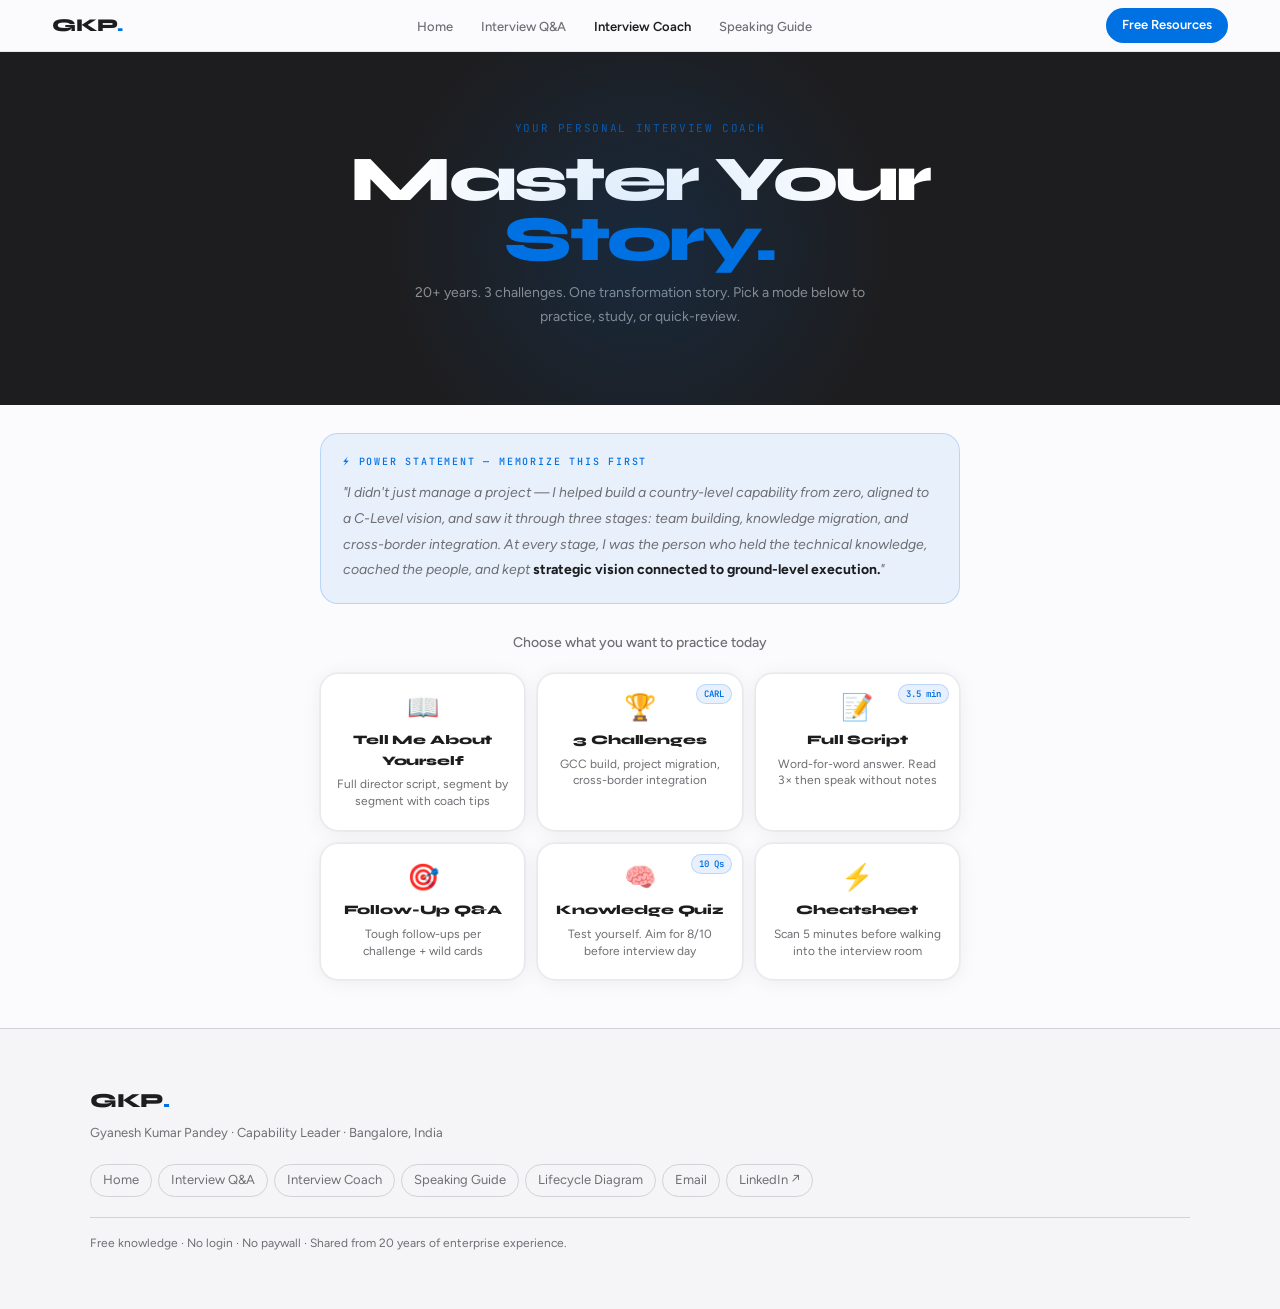
==== commit 41b0a887: "Apple Theme" ====
--- a/coach.html
+++ b/coach.html
@@ -5,825 +5,603 @@
 <meta name="viewport" content="width=device-width, initial-scale=1.0"/>
 <title>Interview Coach — Gyanesh Kumar Pandey</title>
 <link rel="preconnect" href="https://fonts.googleapis.com"/>
-<link href="https://fonts.googleapis.com/css2?family=Cormorant+Garamond:wght@400;600;700&family=Inter:wght@300;400;500;600&family=JetBrains+Mono:wght@400;500&display=swap" rel="stylesheet"/>
+<link href="https://fonts.googleapis.com/css2?family=Syne:wght@400;500;600;700;800&family=Figtree:wght@300;400;500;600&family=JetBrains+Mono:wght@400;500&display=swap" rel="stylesheet"/>
 <style>
-:root{--bg:#0C0E14;--sur:#13161F;--sur2:#1A1E2A;--bdr:#232838;--gold:#C9A84C;--gold2:#E8C872;--teal:#2DD4BF;--text:#E8E6E0;--muted:#7A7A8A;--soft:#B0ADA6;--r:12px;--nh:64px;--red:#E87070;--purple:#818cf8;--green:#4ade80}
-*,*::before,*::after{box-sizing:border-box;margin:0;padding:0}
-html{scroll-behavior:smooth;-webkit-text-size-adjust:100%}
-body{background:var(--bg);color:var(--text);font-family:'Inter',sans-serif;font-size:16px;line-height:1.7;overflow-x:hidden}
-a{color:inherit;text-decoration:none}
-/* NAV */
-nav{position:sticky;top:0;z-index:200;height:var(--nh);display:flex;align-items:center;justify-content:space-between;padding:0 24px;background:rgba(12,14,20,.97);backdrop-filter:blur(16px);border-bottom:1px solid var(--bdr)}
-.nav-logo{font-family:'Cormorant Garamond',serif;font-size:22px;font-weight:700;color:var(--gold)}
-.nav-desktop{display:none;gap:24px;list-style:none}
-.nav-desktop a{font-size:13px;font-weight:500;letter-spacing:.07em;text-transform:uppercase;color:var(--muted);transition:color .2s}
-.nav-desktop a:hover,.nav-desktop a.act{color:var(--gold)}
-.hamburger{background:none;border:none;cursor:pointer;padding:8px;display:flex;flex-direction:column;gap:5px}
-.hamburger span{display:block;width:22px;height:2px;background:var(--text);border-radius:2px;transition:transform .25s,opacity .25s}
-.hamburger.open span:nth-child(1){transform:translateY(7px) rotate(45deg)}
-.hamburger.open span:nth-child(2){opacity:0}
-.hamburger.open span:nth-child(3){transform:translateY(-7px) rotate(-45deg)}
-.mmenu{position:fixed;top:var(--nh);left:0;right:0;bottom:0;z-index:190;background:var(--bg);padding:32px 24px;display:flex;flex-direction:column;gap:8px;transform:translateX(100%);transition:transform .3s cubic-bezier(.4,0,.2,1)}
-.mmenu.open{transform:translateX(0)}
-.mmenu a{font-size:18px;font-weight:500;color:var(--soft);padding:16px 0;border-bottom:1px solid var(--bdr);display:block}
-.mmenu a.act{color:var(--gold)}
-.mmenu .m-cta{margin-top:24px;background:var(--gold);color:#0C0E14;padding:16px;border-radius:var(--r);text-align:center;font-weight:600;font-size:16px;border-bottom:none}
-
-/* ── MODE SELECTOR SCREEN ── */
-#modeScreen{display:block}
-#mainContent{display:none}
-
-.hero-coach{padding:40px 24px 32px;background:var(--sur);border-bottom:1px solid var(--bdr);position:relative;overflow:hidden;text-align:center}
-.hero-coach::before{content:'';position:absolute;top:-30%;left:50%;transform:translateX(-50%);width:70vw;height:70vw;max-width:500px;max-height:500px;background:radial-gradient(circle,rgba(201,168,76,.07) 0%,transparent 65%);pointer-events:none}
-.hc-ey{font-family:'JetBrains Mono',monospace;font-size:10px;color:var(--teal);letter-spacing:.2em;text-transform:uppercase;margin-bottom:12px}
-.hero-coach h1{font-family:'Cormorant Garamond',serif;font-size:clamp(32px,8vw,54px);font-weight:700;line-height:1.05;margin-bottom:10px}
-.hero-coach h1 em{color:var(--gold);font-style:normal}
-.hero-coach p{font-size:14px;color:var(--muted);max-width:520px;margin:0 auto 24px;line-height:1.7}
+
+@import url('https://fonts.googleapis.com/css2?family=Syne:wght@400;500;600;700;800&family=Figtree:wght@300;400;500;600&family=JetBrains+Mono:wght@400;500&display=swap');
+
+:root {
+  --white: #ffffff;
+  --bg: #fbfbfd;
+  --light: #f5f5f7;
+  --mid-light: #e8e8ed;
+  --border: #d2d2d7;
+  --mid: #6e6e73;
+  --dark: #1d1d1f;
+  --blue: #0071e3;
+  --blue-h: #0077ed;
+  --blue-light: #e8f0fe;
+  --green: #30d158;
+  --red: #ff453a;
+  --amber: #ffd60a;
+  --r: 18px;
+  --r-sm: 12px;
+  --nh: 52px;
+  --shadow: 0 2px 20px rgba(0,0,0,.06), 0 0 0 1px rgba(0,0,0,.03);
+  --shadow-lg: 0 8px 40px rgba(0,0,0,.12), 0 0 0 1px rgba(0,0,0,.04);
+}
+
+*, *::before, *::after { box-sizing: border-box; margin: 0; padding: 0; }
+html { scroll-behavior: smooth; -webkit-text-size-adjust: 100%; }
+body { background: var(--bg); color: var(--dark); font-family: 'Figtree', -apple-system, sans-serif; font-size: 17px; line-height: 1.6; overflow-x: hidden; }
+a { color: inherit; text-decoration: none; }
+img { max-width: 100%; display: block; }
+
+/* ── NAV ── */
+nav {
+  position: sticky; top: 0; z-index: 200;
+  height: var(--nh);
+  display: flex; align-items: center; justify-content: space-between;
+  padding: 0 22px;
+  background: rgba(251,251,253,.85);
+  backdrop-filter: saturate(180%) blur(20px);
+  -webkit-backdrop-filter: saturate(180%) blur(20px);
+  border-bottom: 1px solid rgba(0,0,0,.08);
+}
+.nav-logo {
+  font-family: 'Syne', sans-serif;
+  font-size: 18px; font-weight: 800;
+  color: var(--dark); letter-spacing: -.02em;
+}
+.nav-logo span { color: var(--blue); }
+.nav-desktop { display: none; gap: 0; list-style: none; align-items: center; }
+.nav-desktop a {
+  font-size: 13px; font-weight: 500;
+  color: var(--mid);
+  padding: 6px 14px;
+  border-radius: 100px;
+  transition: color .15s, background .15s;
+  white-space: nowrap;
+}
+.nav-desktop a:hover { color: var(--dark); background: rgba(0,0,0,.04); }
+.nav-desktop a.act { color: var(--dark); font-weight: 600; }
+.nav-cta-btn {
+  display: none;
+  background: var(--blue);
+  color: #fff;
+  font-size: 13px; font-weight: 600;
+  padding: 7px 16px;
+  border-radius: 100px;
+  transition: background .15s, transform .1s;
+  white-space: nowrap;
+}
+.nav-cta-btn:hover { background: var(--blue-h); transform: scale(1.02); }
+.hamburger {
+  background: none; border: none; cursor: pointer;
+  width: 36px; height: 36px;
+  display: flex; flex-direction: column; align-items: center; justify-content: center; gap: 5px;
+  border-radius: 50%;
+  transition: background .15s;
+}
+.hamburger:hover { background: rgba(0,0,0,.06); }
+.hamburger span { display: block; width: 18px; height: 1.5px; background: var(--dark); border-radius: 2px; transition: transform .25s, opacity .2s; }
+.hamburger.open span:nth-child(1) { transform: translateY(6.5px) rotate(45deg); }
+.hamburger.open span:nth-child(2) { opacity: 0; }
+.hamburger.open span:nth-child(3) { transform: translateY(-6.5px) rotate(-45deg); }
+.mmenu {
+  position: fixed; top: var(--nh); left: 0; right: 0; bottom: 0; z-index: 190;
+  background: rgba(251,251,253,.96);
+  backdrop-filter: blur(20px);
+  -webkit-backdrop-filter: blur(20px);
+  padding: 24px 22px;
+  display: flex; flex-direction: column; gap: 2px;
+  transform: translateY(-8px); opacity: 0; pointer-events: none;
+  transition: transform .25s, opacity .25s;
+}
+.mmenu.open { transform: none; opacity: 1; pointer-events: all; }
+.mmenu a {
+  font-size: 17px; font-weight: 500; color: var(--dark);
+  padding: 14px 16px;
+  border-radius: var(--r-sm);
+  transition: background .15s;
+  display: block;
+}
+.mmenu a:hover, .mmenu a.act { background: var(--light); }
+.mmenu .m-cta {
+  margin-top: 12px;
+  background: var(--blue); color: #fff;
+  text-align: center; font-weight: 600;
+  border-radius: var(--r);
+  padding: 16px;
+}
+.mmenu .m-cta:hover { background: var(--blue-h); }
+
+/* ── REVEAL ── */
+.reveal { opacity: 0; transform: translateY(20px); transition: opacity .7s ease, transform .7s ease; }
+.reveal.vis { opacity: 1; transform: none; }
+.reveal.d1 { transition-delay: .1s; }
+.reveal.d2 { transition-delay: .2s; }
+.reveal.d3 { transition-delay: .3s; }
+
+/* ── FOOTER ── */
+footer {
+  background: var(--light);
+  border-top: 1px solid var(--border);
+  padding: 40px 22px;
+}
+.footer-inner { max-width: 1100px; margin: 0 auto; }
+.footer-logo { font-family: 'Syne', sans-serif; font-size: 20px; font-weight: 800; color: var(--dark); letter-spacing: -.02em; margin-bottom: 6px; }
+.footer-logo span { color: var(--blue); }
+.footer-sub { font-size: 13px; color: var(--mid); margin-bottom: 20px; }
+.footer-links { display: flex; flex-wrap: wrap; gap: 6px; margin-bottom: 20px; }
+.footer-links a { font-size: 13px; color: var(--mid); padding: 5px 12px; border-radius: 100px; border: 1px solid var(--border); transition: color .15s, border-color .15s; }
+.footer-links a:hover { color: var(--blue); border-color: var(--blue); }
+.footer-copy { font-size: 12px; color: var(--mid); border-top: 1px solid var(--border); padding-top: 16px; }
+
+/* ── TABLET / DESKTOP ── */
+@media (min-width: 640px) {
+  nav { padding: 0 40px; }
+  .mmenu { padding: 24px 40px; }
+  footer { padding: 48px 40px; }
+}
+@media (min-width: 900px) {
+  nav { padding: 0 52px; }
+  .hamburger { display: none; }
+  .nav-desktop { display: flex; }
+  .nav-cta-btn { display: block; }
+  footer { padding: 56px 52px; }
+}
+
+
+/* MODE SELECTOR */
+#modeScreen{display:block;}
+#mainContent{display:none;}
+
+.coach-hero{
+  background:var(--dark);padding:52px 22px 44px;
+  position:relative;overflow:hidden;text-align:center;
+}
+.coach-hero::before{
+  content:'';position:absolute;top:-30%;left:50%;transform:translateX(-50%);
+  width:80vw;height:80vw;max-width:600px;max-height:600px;
+  background:radial-gradient(circle,rgba(0,113,227,.15) 0%,transparent 60%);
+  pointer-events:none;
+}
+.ch-ey{font-family:'JetBrains Mono',monospace;font-size:11px;color:rgba(0,113,227,.7);letter-spacing:.15em;text-transform:uppercase;margin-bottom:12px;}
+.coach-hero h1{font-family:'Syne',sans-serif;font-size:clamp(36px,9vw,64px);font-weight:800;line-height:.95;letter-spacing:-.04em;color:#fff;margin-bottom:10px;}
+.coach-hero h1 span{color:var(--blue);}
+.coach-hero p{font-size:14px;color:rgba(255,255,255,.5);max-width:480px;margin:0 auto 24px;line-height:1.7;}
 
 /* POWER STATEMENT */
-.ps-box{background:linear-gradient(135deg,rgba(201,168,76,.08),rgba(45,212,191,.04));border:1px solid rgba(201,168,76,.25);border-radius:var(--r);padding:18px 20px;max-width:680px;margin:0 auto 32px;text-align:left}
-.ps-label{font-family:'JetBrains Mono',monospace;font-size:10px;letter-spacing:.2em;text-transform:uppercase;color:var(--gold);margin-bottom:10px}
-.ps-text{font-size:14px;color:var(--soft);line-height:1.85;font-style:italic}
-.ps-text strong{color:var(--text);font-style:normal}
-
-/* MODE CARDS GRID */
-.mode-title{font-size:14px;color:var(--muted);text-align:center;margin-bottom:20px;font-weight:500}
-.modes-grid{display:grid;grid-template-columns:1fr 1fr;gap:12px;max-width:680px;margin:0 auto;padding:0 24px 48px}
-.mode-card{background:var(--sur);border:1px solid var(--bdr);border-radius:var(--r);padding:20px 16px;cursor:pointer;transition:border-color .2s,transform .15s;text-align:center;-webkit-tap-highlight-color:transparent;position:relative;overflow:hidden}
-.mode-card::before{content:'';position:absolute;top:0;left:0;right:0;height:3px;opacity:0;transition:opacity .2s}
-.mode-card:hover{transform:translateY(-3px);border-color:rgba(201,168,76,.3)}
-.mode-card:hover::before{opacity:1}
-.mode-card.c-teal::before{background:var(--teal)}
-.mode-card.c-gold::before{background:var(--gold)}
-.mode-card.c-purple::before{background:var(--purple)}
-.mode-card.c-red::before{background:var(--red)}
-.mode-card.c-green::before{background:var(--green)}
-.mode-card.c-blue::before{background:#60a5fa}
-.mode-icon{font-size:28px;margin-bottom:10px;line-height:1}
-.mode-card h3{font-size:14px;font-weight:600;margin-bottom:6px;color:var(--text)}
-.mode-card p{font-size:12px;color:var(--muted);line-height:1.5}
-.mode-badge{position:absolute;top:10px;right:10px;font-size:10px;font-family:'JetBrains Mono',monospace;padding:2px 7px;border-radius:100px;background:rgba(201,168,76,.12);color:var(--gold);border:1px solid rgba(201,168,76,.2)}
-
-/* ── MAIN CONTENT AREA ── */
-.back-btn{display:flex;align-items:center;gap:8px;padding:14px 24px;border-bottom:1px solid var(--bdr);background:var(--sur);cursor:pointer;font-size:13px;font-weight:500;color:var(--muted);transition:color .2s;-webkit-tap-highlight-color:transparent}
-.back-btn:hover{color:var(--gold)}
-.section-content{padding:24px;max-width:860px;margin:0 auto}
-
-/* SECTION HEADER */
-.sec-h{font-family:'Cormorant Garamond',serif;font-size:clamp(26px,6vw,40px);font-weight:700;line-height:1.1;margin-bottom:8px}
-.sec-h em{color:var(--gold);font-style:normal}
-.sec-sub{font-size:14px;color:var(--muted);margin-bottom:28px;line-height:1.6}
-.sec-ey{font-family:'JetBrains Mono',monospace;font-size:10px;color:var(--teal);letter-spacing:.2em;text-transform:uppercase;margin-bottom:10px}
-
-/* TELL ME ABOUT YOURSELF */
-.tmay-step{background:var(--sur);border:1px solid var(--bdr);border-radius:var(--r);margin-bottom:12px;overflow:hidden}
-.tmay-hdr{display:flex;justify-content:space-between;align-items:flex-start;padding:15px 18px;cursor:pointer;gap:12px;-webkit-tap-highlight-color:transparent}
-.tmay-num{width:28px;height:28px;border-radius:50%;display:grid;place-items:center;font-size:12px;font-weight:700;flex-shrink:0;background:rgba(201,168,76,.12);color:var(--gold);font-family:'JetBrains Mono',monospace}
-.tmay-q{flex:1;font-size:14px;font-weight:600}
-.tmay-time{font-family:'JetBrains Mono',monospace;font-size:10px;color:var(--muted);background:var(--sur2);padding:3px 8px;border-radius:100px;white-space:nowrap;flex-shrink:0;margin-top:3px}
-.tmay-body{display:none;padding:0 18px 18px;border-top:1px solid var(--bdr)}
-.tmay-step.open .tmay-body{display:block}
-.speech-text{font-size:14px;color:var(--soft);line-height:1.9;padding:14px 0 8px;border-bottom:1px solid var(--bdr);margin-bottom:10px;font-style:italic}
-.speech-text strong{color:var(--text);font-style:normal}
-.coach-tip{font-size:13px;color:var(--teal);background:rgba(45,212,191,.06);border:1px solid rgba(45,212,191,.15);border-radius:8px;padding:10px 14px;line-height:1.6}
-.coach-tip::before{content:'💡 '}
-
-/* CHALLENGES */
-.ch-tabs{display:flex;gap:8px;margin-bottom:20px;overflow-x:auto;-webkit-overflow-scrolling:touch;scrollbar-width:none;padding-bottom:4px}
-.ch-tabs::-webkit-scrollbar{display:none}
-.ch-tab{background:var(--sur2);border:1px solid var(--bdr);color:var(--muted);padding:9px 16px;border-radius:100px;font-size:13px;font-weight:500;cursor:pointer;white-space:nowrap;transition:all .2s;-webkit-tap-highlight-color:transparent}
-.ch-tab.act{border-color:var(--gold);color:var(--gold);background:rgba(201,168,76,.1)}
-.challenge-block{display:none}
-.challenge-block.show{display:block}
-
-.carl-section{background:var(--sur);border:1px solid var(--bdr);border-radius:var(--r);margin-bottom:12px;overflow:hidden}
-.carl-hdr{display:flex;align-items:center;gap:12px;padding:14px 18px;cursor:pointer;-webkit-tap-highlight-color:transparent}
-.carl-letter{width:32px;height:32px;border-radius:8px;display:grid;place-items:center;font-family:'JetBrains Mono',monospace;font-size:14px;font-weight:700;flex-shrink:0}
-.carl-letter.C{background:rgba(45,212,191,.12);color:var(--teal)}
-.carl-letter.A{background:rgba(201,168,76,.12);color:var(--gold)}
-.carl-letter.R{background:rgba(72,222,128,.12);color:var(--green)}
-.carl-letter.L{background:rgba(129,140,248,.12);color:var(--purple)}
-.carl-title{font-size:14px;font-weight:600;flex:1}
-.carl-tog{width:24px;height:24px;display:grid;place-items:center;color:var(--muted);background:var(--bdr);border-radius:50%;font-size:18px;transition:transform .2s,color .2s;flex-shrink:0}
-.carl-section.open .carl-tog{transform:rotate(45deg);color:var(--gold)}
-.carl-body{display:none;padding:0 18px 16px;border-top:1px solid var(--bdr)}
-.carl-section.open .carl-body{display:block}
-.carl-text{font-size:14px;color:var(--soft);line-height:1.85;padding-top:12px}
-.carl-text strong{color:var(--text)}
-.action-list{list-style:none;margin-top:10px}
-.action-list li{display:flex;gap:10px;font-size:14px;color:var(--soft);padding:5px 0;border-bottom:1px solid var(--bdr);line-height:1.5}
-.action-list li:last-child{border-bottom:none}
-.action-list li::before{content:'✓';color:var(--green);font-weight:700;flex-shrink:0;margin-top:2px}
-
-/* FULL SCRIPT */
-.script-part{background:var(--sur);border:1px solid var(--bdr);border-radius:var(--r);margin-bottom:12px;overflow:hidden}
-.sp-hdr{display:flex;align-items:center;gap:12px;padding:14px 18px;cursor:pointer;-webkit-tap-highlight-color:transparent}
-.sp-num{width:28px;height:28px;background:rgba(201,168,76,.12);border-radius:50%;display:grid;place-items:center;font-size:11px;font-weight:700;color:var(--gold);font-family:'JetBrains Mono',monospace;flex-shrink:0}
-.sp-title{flex:1;font-size:14px;font-weight:600}
-.sp-time{font-family:'JetBrains Mono',monospace;font-size:10px;color:var(--muted);background:var(--sur2);padding:3px 8px;border-radius:100px;white-space:nowrap}
-.sp-tog{width:24px;height:24px;display:grid;place-items:center;color:var(--muted);background:var(--bdr);border-radius:50%;font-size:18px;transition:transform .2s,color .2s;flex-shrink:0}
-.script-part.open .sp-tog{transform:rotate(45deg);color:var(--gold)}
-.sp-body{display:none;padding:0 18px 16px;border-top:1px solid var(--bdr)}
-.script-part.open .sp-body{display:block}
-.sp-text{font-size:14px;color:var(--soft);line-height:1.9;padding-top:12px;font-style:italic;margin-bottom:10px;border-bottom:1px solid var(--bdr);padding-bottom:12px}
-.sp-text strong{color:var(--text);font-style:normal}
+.ps-wrap{max-width:720px;margin:0 auto;padding:0 22px;}
+.ps-card{
+  background:rgba(0,113,227,.08);border:1px solid rgba(0,113,227,.2);
+  border-radius:var(--r);padding:20px 22px;margin-bottom:28px;
+  text-align:left;
+}
+.ps-lbl{font-family:'JetBrains Mono',monospace;font-size:10px;color:var(--blue);letter-spacing:.18em;text-transform:uppercase;margin-bottom:10px;font-weight:500;}
+.ps-text{font-size:14px;color:var(--mid);line-height:1.85;font-style:italic;}
+.ps-text strong{color:var(--dark);font-style:normal;}
+
+/* MODE CARDS */
+.mode-lbl{font-size:14px;color:var(--mid);text-align:center;margin:4px 0 18px;font-weight:500;}
+.modes-grid{display:grid;grid-template-columns:1fr 1fr;gap:12px;max-width:720px;margin:0 auto;padding:0 22px 48px;}
+.mode-card{
+  background:var(--white);border:1.5px solid var(--mid-light);
+  border-radius:var(--r);padding:20px 16px;cursor:pointer;
+  transition:border-color .15s,transform .12s,box-shadow .15s;
+  text-align:center;-webkit-tap-highlight-color:transparent;
+  box-shadow:var(--shadow); position:relative; overflow:hidden;
+}
+.mode-card::after{
+  content:'';position:absolute;top:0;left:0;right:0;height:3px;
+  opacity:0;transition:opacity .2s;
+}
+.mode-card:hover{transform:translateY(-4px);box-shadow:var(--shadow-lg);border-color:rgba(0,113,227,.3);}
+.mode-card:hover::after{opacity:1;}
+.mc-teal::after{background:var(--blue);}
+.mc-gold::after{background:#ff9f0a;}
+.mc-green::after{background:var(--green);}
+.mc-red::after{background:var(--red);}
+.mc-purple::after{background:#bf5af2;}
+.mc-gray::after{background:var(--mid);}
+.mode-icon{font-size:26px;margin-bottom:10px;line-height:1;}
+.mode-card h3{font-family:'Syne',sans-serif;font-size:13px;font-weight:800;color:var(--dark);margin-bottom:5px;letter-spacing:-.01em;}
+.mode-card p{font-size:12px;color:var(--mid);line-height:1.4;}
+.mc-badge{
+  position:absolute;top:10px;right:10px;
+  font-size:9px;font-family:'JetBrains Mono',monospace;font-weight:600;
+  padding:2px 7px;border-radius:100px;
+  background:var(--blue-light);color:var(--blue);border:1px solid rgba(0,113,227,.2);
+}
+
+/* MAIN CONTENT */
+.back-bar{
+  display:flex;align-items:center;gap:8px;
+  padding:13px 22px;background:var(--white);
+  border-bottom:1px solid var(--mid-light);
+  cursor:pointer;font-size:13px;font-weight:600;color:var(--mid);
+  transition:color .15s;-webkit-tap-highlight-color:transparent;
+  position:sticky;top:var(--nh);z-index:100;
+}
+.back-bar:hover{color:var(--blue);}
+.back-icon{font-size:16px;}
+
+.sec-c{padding:28px 22px;max-width:860px;margin:0 auto;}
+.sec-ey{font-family:'JetBrains Mono',monospace;font-size:11px;color:var(--blue);letter-spacing:.15em;text-transform:uppercase;margin-bottom:8px;font-weight:500;}
+.sec-title{font-family:'Syne',sans-serif;font-size:clamp(24px,5vw,38px);font-weight:800;line-height:1.05;letter-spacing:-.03em;color:var(--dark);margin-bottom:6px;}
+.sec-title span{color:var(--blue);}
+.sec-sub{font-size:14px;color:var(--mid);margin-bottom:24px;line-height:1.7;}
+
+/* EXPANDABLE CARDS */
+.exp-card{background:var(--white);border:1.5px solid var(--mid-light);border-radius:var(--r-sm);margin-bottom:10px;overflow:hidden;box-shadow:var(--shadow);transition:border-color .15s;}
+.exp-card:hover{border-color:rgba(0,113,227,.25);}
+.exp-hdr{display:flex;align-items:flex-start;gap:12px;padding:14px 16px;cursor:pointer;-webkit-tap-highlight-color:transparent;user-select:none;}
+.exp-icon{width:32px;height:32px;border-radius:8px;background:var(--blue-light);display:grid;place-items:center;font-size:13px;font-weight:800;color:var(--blue);font-family:'JetBrains Mono',monospace;flex-shrink:0;margin-top:1px;}
+.exp-title{flex:1;font-size:14px;font-weight:600;color:var(--dark);line-height:1.4;}
+.exp-meta{font-family:'JetBrains Mono',monospace;font-size:10px;color:var(--mid);background:var(--light);padding:3px 9px;border-radius:100px;white-space:nowrap;flex-shrink:0;margin-top:3px;}
+.exp-tog{width:26px;height:26px;background:var(--light);border:1px solid var(--mid-light);border-radius:50%;display:grid;place-items:center;font-size:18px;color:var(--mid);transition:transform .2s,background .15s,color .15s;flex-shrink:0;margin-top:1px;}
+.exp-card.open .exp-tog{transform:rotate(45deg);background:var(--blue);border-color:var(--blue);color:#fff;}
+.exp-body{display:none;padding:0 16px 16px;border-top:1px solid var(--mid-light);}
+.exp-card.open .exp-body{display:block;}
+.exp-text{font-size:14px;color:var(--mid);line-height:1.85;padding-top:12px;}
+.exp-text p{margin-bottom:10px;}
+.exp-text p:last-child{margin-bottom:0;}
+.exp-text strong{color:var(--dark);font-weight:600;}
+.exp-text em{color:var(--blue);font-style:normal;font-weight:500;}
+.coach-tip{font-size:13px;color:var(--blue);background:var(--blue-light);border-radius:8px;padding:10px 14px;margin-top:10px;line-height:1.6;}
+.coach-tip::before{content:'💡 ';}
+.speech-quote{font-style:italic;color:var(--mid);border-left:2px solid var(--blue);padding-left:14px;margin-bottom:10px;font-size:14px;line-height:1.85;}
+
+/* CHALLENGE TABS */
+.ch-tabs{display:flex;gap:8px;margin-bottom:18px;overflow-x:auto;-webkit-overflow-scrolling:touch;scrollbar-width:none;padding-bottom:2px;}
+.ch-tabs::-webkit-scrollbar{display:none;}
+.ch-tab{background:var(--white);border:1.5px solid var(--mid-light);color:var(--mid);padding:8px 16px;border-radius:100px;font-size:13px;font-weight:600;cursor:pointer;white-space:nowrap;transition:all .15s;-webkit-tap-highlight-color:transparent;font-family:'Figtree',sans-serif;}
+.ch-tab:hover{border-color:var(--blue);color:var(--blue);}
+.ch-tab.act{background:var(--blue);border-color:var(--blue);color:#fff;}
+.ch-block{display:none;}
+.ch-block.show{display:block;}
+.ch-header{background:var(--blue);border-radius:var(--r-sm);padding:14px 16px;margin-bottom:14px;}
+.ch-header.alt1{background:#ff9f0a;}
+.ch-header.alt2{background:#bf5af2;}
+.ch-htitle{font-family:'Syne',sans-serif;font-size:14px;font-weight:800;color:#fff;margin-bottom:2px;}
+.ch-hsub{font-size:12px;color:rgba(255,255,255,.7);}
+
+/* CARL cards */
+.carl-card{background:var(--white);border:1.5px solid var(--mid-light);border-radius:var(--r-sm);margin-bottom:8px;overflow:hidden;box-shadow:0 1px 4px rgba(0,0,0,.04);}
+.carl-hdr{display:flex;align-items:center;gap:12px;padding:13px 16px;cursor:pointer;-webkit-tap-highlight-color:transparent;}
+.carl-letter{width:30px;height:30px;border-radius:8px;display:grid;place-items:center;font-family:'JetBrains Mono',monospace;font-size:13px;font-weight:700;flex-shrink:0;}
+.cl-c{background:#e8f8f0;color:#1a7a40;}
+.cl-a{background:#fff8e0;color:#7a5a00;}
+.cl-r{background:#e8f0fe;color:var(--blue);}
+.cl-l{background:#f8e8ff;color:#7030a0;}
+.carl-title{flex:1;font-size:13px;font-weight:600;color:var(--dark);}
+.carl-tog{width:24px;height:24px;background:var(--light);border:1px solid var(--mid-light);border-radius:50%;display:grid;place-items:center;font-size:16px;color:var(--mid);transition:transform .2s,background .15s,color .15s;flex-shrink:0;}
+.carl-card.open .carl-tog{transform:rotate(45deg);background:var(--blue);border-color:var(--blue);color:#fff;}
+.carl-body{display:none;padding:0 16px 14px;border-top:1px solid var(--mid-light);}
+.carl-card.open .carl-body{display:block;}
+.carl-text{font-size:14px;color:var(--mid);line-height:1.8;padding-top:12px;}
+.carl-text strong{color:var(--dark);font-weight:600;}
+.action-list{list-style:none;margin-top:8px;}
+.action-list li{display:flex;gap:10px;font-size:14px;color:var(--mid);padding:6px 0;border-bottom:1px solid var(--mid-light);line-height:1.5;}
+.action-list li:last-child{border-bottom:none;}
+.action-list li::before{content:'✓';color:var(--green);font-weight:700;flex-shrink:0;margin-top:2px;}
+.learning-quote{font-size:14px;color:var(--blue);line-height:1.7;font-style:italic;border-left:2px solid var(--blue);padding-left:14px;margin-top:10px;}
 
 /* QUIZ */
-.quiz-wrap{max-width:680px;margin:0 auto}
-.quiz-progress{background:var(--sur2);border-radius:100px;height:6px;margin-bottom:24px;overflow:hidden}
-.quiz-bar{height:100%;background:var(--gold);border-radius:100px;transition:width .4s ease}
-.quiz-meta{display:flex;justify-content:space-between;font-family:'JetBrains Mono',monospace;font-size:11px;color:var(--muted);margin-bottom:8px}
-.qcard{background:var(--sur);border:1px solid var(--bdr);border-radius:var(--r);padding:24px;margin-bottom:16px}
-.qcard .qtext{font-size:15px;font-weight:600;color:var(--text);margin-bottom:20px;line-height:1.5}
-.options{display:flex;flex-direction:column;gap:10px}
-.opt{background:var(--sur2);border:1px solid var(--bdr);border-radius:10px;padding:13px 16px;cursor:pointer;font-size:14px;color:var(--soft);transition:all .2s;-webkit-tap-highlight-color:transparent;text-align:left;line-height:1.5}
-.opt:hover{border-color:rgba(201,168,76,.3);color:var(--text)}
-.opt.correct{background:rgba(74,222,128,.1);border-color:var(--green);color:var(--green)}
-.opt.wrong{background:rgba(232,112,112,.1);border-color:var(--red);color:var(--red)}
-.opt.reveal{background:rgba(74,222,128,.08);border-color:rgba(74,222,128,.3);color:var(--soft)}
-.quiz-feedback{font-size:13px;color:var(--soft);padding:12px 16px;background:var(--sur2);border-radius:8px;margin-top:10px;line-height:1.6;display:none}
-.quiz-next{margin-top:16px;background:var(--gold);color:#0C0E14;border:none;padding:13px 28px;border-radius:10px;font-size:14px;font-weight:600;cursor:pointer;width:100%;display:none;-webkit-tap-highlight-color:transparent}
-.quiz-next:hover{background:var(--gold2)}
-.quiz-result{text-align:center;padding:40px 20px}
-.score-circle{width:120px;height:120px;border-radius:50%;display:grid;place-items:center;margin:0 auto 20px;border:3px solid var(--gold)}
-.score-n{font-family:'Cormorant Garamond',serif;font-size:42px;font-weight:700;color:var(--gold);line-height:1}
-.score-label{font-size:12px;color:var(--muted)}
-.retry-btn{background:var(--sur);border:1px solid var(--bdr);color:var(--text);padding:12px 28px;border-radius:10px;font-size:14px;font-weight:500;cursor:pointer;margin-top:8px}
+.quiz-prog{background:var(--mid-light);border-radius:100px;height:4px;margin-bottom:20px;overflow:hidden;}
+.quiz-bar{height:100%;background:var(--blue);border-radius:100px;transition:width .4s ease;}
+.qmeta{display:flex;justify-content:space-between;font-family:'JetBrains Mono',monospace;font-size:11px;color:var(--mid);margin-bottom:8px;}
+.quiz-card{background:var(--white);border:1.5px solid var(--mid-light);border-radius:var(--r);padding:22px;box-shadow:var(--shadow);}
+.quiz-q{font-family:'Syne',sans-serif;font-size:16px;font-weight:700;color:var(--dark);margin-bottom:18px;line-height:1.4;letter-spacing:-.01em;}
+.opts{display:flex;flex-direction:column;gap:9px;}
+.opt{
+  background:var(--light);border:1.5px solid var(--mid-light);
+  border-radius:10px;padding:12px 16px;cursor:pointer;
+  font-size:14px;color:var(--mid);transition:all .15s;
+  text-align:left;line-height:1.5;font-family:'Figtree',sans-serif;
+}
+.opt:hover{border-color:var(--blue);color:var(--dark);background:var(--blue-light);}
+.opt.correct{background:#e8f8f0;border-color:var(--green);color:#1a7a40;}
+.opt.wrong{background:#fff0ee;border-color:var(--red);color:#a03020;}
+.opt.reveal{background:var(--light);border-color:var(--mid-light);color:var(--mid);cursor:default;}
+.quiz-fb{font-size:13px;color:var(--mid);padding:12px 16px;background:var(--blue-light);border-radius:8px;margin-top:10px;line-height:1.6;display:none;border-left:2px solid var(--blue);}
+.quiz-next{margin-top:16px;background:var(--blue);color:#fff;border:none;padding:13px 24px;border-radius:100px;font-size:14px;font-weight:600;cursor:pointer;width:100%;display:none;font-family:'Figtree',sans-serif;transition:background .15s;}
+.quiz-next:hover{background:var(--blue-h);}
+.score-wrap{text-align:center;padding:40px 20px;}
+.score-ring{width:110px;height:110px;border-radius:50%;border:3px solid var(--blue);display:grid;place-items:center;margin:0 auto 18px;background:var(--blue-light);}
+.score-n{font-family:'Syne',sans-serif;font-size:36px;font-weight:800;color:var(--blue);line-height:1;}
+.score-l{font-size:11px;color:var(--mid);font-family:'JetBrains Mono',monospace;}
+.retry-btn{background:var(--light);border:1.5px solid var(--mid-light);color:var(--dark);padding:11px 24px;border-radius:100px;font-size:14px;font-weight:600;cursor:pointer;margin-top:10px;font-family:'Figtree',sans-serif;}
 
 /* CHEATSHEET */
-.cheat-grid{display:grid;grid-template-columns:1fr;gap:14px;margin-bottom:20px}
-.cheat-card{background:var(--sur);border:1px solid var(--bdr);border-radius:var(--r);padding:18px 20px}
-.cheat-card h4{font-size:13px;font-weight:600;color:var(--gold);margin-bottom:12px;font-family:'JetBrains Mono',monospace;letter-spacing:.1em;text-transform:uppercase}
-.person-item{display:flex;gap:12px;margin-bottom:10px;align-items:flex-start}
-.person-name{font-size:14px;font-weight:700;color:var(--text);min-width:80px;flex-shrink:0}
-.person-role{font-size:13px;color:var(--muted);line-height:1.5}
-.role-row{display:grid;grid-template-columns:auto 1fr;gap:12px;margin-bottom:10px;align-items:flex-start;padding:10px 0;border-bottom:1px solid var(--bdr)}
-.role-row:last-child{border-bottom:none}
-.role-icon{font-size:18px;margin-top:2px}
-.role-title{font-size:13px;font-weight:600;color:var(--text);margin-bottom:3px}
-.role-desc{font-size:12px;color:var(--muted);line-height:1.5}
-.kw-grid{display:flex;flex-wrap:wrap;gap:8px}
-.kw{background:rgba(45,212,191,.07);border:1px solid rgba(45,212,191,.15);color:var(--teal);padding:5px 12px;border-radius:100px;font-size:12px;font-weight:500}
-.learning-item{padding:12px 0;border-bottom:1px solid var(--bdr)}
-.learning-item:last-child{border-bottom:none}
-.li-ch{font-family:'JetBrains Mono',monospace;font-size:10px;color:var(--gold);margin-bottom:4px;letter-spacing:.1em}
-.li-text{font-size:14px;color:var(--soft);line-height:1.6;font-style:italic}
-.carl-ref{display:grid;grid-template-columns:repeat(2,1fr);gap:8px;margin-top:4px}
-.carl-ref-item{background:var(--sur2);border-radius:8px;padding:10px 12px}
-.carl-ref-item .letter{font-family:'JetBrains Mono',monospace;font-size:13px;font-weight:700;color:var(--gold);margin-bottom:3px}
-.carl-ref-item p{font-size:12px;color:var(--muted);line-height:1.4}
-.power-end{background:rgba(201,168,76,.06);border:1px solid rgba(201,168,76,.2);border-radius:var(--r);padding:16px 18px;margin-top:14px;font-size:14px;color:var(--soft);line-height:1.8;font-style:italic;text-align:center}
-.power-end strong{color:var(--gold);font-style:normal}
-
-/* FOLLOW-UP */
-.fu-group{margin-bottom:28px}
-.fu-group-title{display:flex;align-items:center;gap:8px;font-size:15px;font-weight:600;margin-bottom:12px;padding-bottom:10px;border-bottom:1px solid var(--bdr)}
-.fu-card{background:var(--sur);border:1px solid var(--bdr);border-radius:10px;margin-bottom:10px;overflow:hidden;transition:border-color .2s}
-.fu-card:hover{border-color:rgba(201,168,76,.22)}
-.fu-hdr{display:flex;justify-content:space-between;align-items:flex-start;padding:14px 17px;cursor:pointer;gap:12px;-webkit-tap-highlight-color:transparent}
-.fu-q{font-size:14px;font-weight:500;line-height:1.5;flex:1}
-.fu-tog{width:26px;height:26px;display:grid;place-items:center;color:var(--muted);background:var(--bdr);border-radius:50%;font-size:18px;transition:transform .2s,color .2s;flex-shrink:0}
-.fu-card.open .fu-tog{transform:rotate(45deg);color:var(--gold)}
-.fu-body{display:none;padding:0 17px 16px;border-top:1px solid var(--bdr)}
-.fu-card.open .fu-body{display:block}
-.fu-a{font-size:13px;color:var(--soft);line-height:1.85;padding-top:12px}
-.fu-a strong{color:var(--text)}
-
-footer{background:var(--sur);border-top:1px solid var(--bdr);padding:28px 24px;text-align:center;margin-top:40px}
-footer p{font-size:13px;color:var(--muted);line-height:2}
-footer a{color:var(--gold)}
-
-@media(min-width:480px){.modes-grid{grid-template-columns:repeat(3,1fr)}}
-@media(min-width:640px){.modes-grid{grid-template-columns:repeat(3,1fr);padding:0 40px 48px}.section-content{padding:28px 40px}.cheat-grid{grid-template-columns:repeat(2,1fr)}.hero-coach{padding:56px 40px 40px}.carl-ref{grid-template-columns:repeat(4,1fr)}}
-@media(min-width:900px){nav{padding:0 48px}.hamburger{display:none}.nav-desktop{display:flex}}
+.cheat-grid{display:grid;grid-template-columns:1fr;gap:12px;}
+.cheat-card{background:var(--white);border:1.5px solid var(--mid-light);border-radius:var(--r-sm);padding:18px;box-shadow:var(--shadow);}
+.cheat-h{font-family:'Syne',sans-serif;font-size:13px;font-weight:800;color:var(--dark);letter-spacing:.04em;text-transform:uppercase;margin-bottom:14px;}
+.person-item{display:flex;gap:12px;margin-bottom:10px;align-items:flex-start;padding-bottom:10px;border-bottom:1px solid var(--mid-light);}
+.person-item:last-child{border-bottom:none;margin-bottom:0;padding-bottom:0;}
+.pname{font-family:'Syne',sans-serif;font-size:13px;font-weight:800;color:var(--dark);min-width:90px;flex-shrink:0;}
+.prole{font-size:12px;color:var(--mid);line-height:1.5;}
+.kw-wrap{display:flex;flex-wrap:wrap;gap:7px;}
+.kw{background:var(--blue-light);border:1px solid rgba(0,113,227,.2);color:var(--blue);padding:4px 12px;border-radius:100px;font-size:12px;font-weight:600;}
+.carl-ref-grid{display:grid;grid-template-columns:repeat(2,1fr);gap:8px;}
+.crf{background:var(--light);border-radius:8px;padding:10px 12px;}
+.crf-l{font-family:'Syne',sans-serif;font-size:14px;font-weight:800;color:var(--blue);margin-bottom:3px;}
+.crf-d{font-size:12px;color:var(--mid);}
+.learning-item{padding:12px 0;border-bottom:1px solid var(--mid-light);}
+.learning-item:last-child{border-bottom:none;}
+.li-ch{font-family:'JetBrains Mono',monospace;font-size:10px;color:var(--blue);margin-bottom:4px;letter-spacing:.1em;font-weight:500;}
+.li-text{font-size:13px;color:var(--mid);line-height:1.6;font-style:italic;}
+.role-row{display:flex;gap:12px;padding:10px 0;border-bottom:1px solid var(--mid-light);align-items:flex-start;}
+.role-row:last-child{border-bottom:none;}
+.role-ico{font-size:18px;margin-top:1px;flex-shrink:0;}
+.role-t{font-size:13px;font-weight:700;color:var(--dark);margin-bottom:2px;}
+.role-d{font-size:12px;color:var(--mid);line-height:1.4;}
+.power-close{background:var(--dark);border-radius:var(--r);padding:18px 22px;margin-top:20px;font-size:14px;color:rgba(255,255,255,.55);line-height:1.8;font-style:italic;text-align:center;}
+.power-close strong{color:#fff;font-style:normal;}
+
+@media(min-width:480px){.modes-grid{grid-template-columns:repeat(3,1fr);}}
+@media(min-width:640px){
+  .modes-grid{padding:0 40px 48px;}
+  .ps-wrap{padding:0 40px;}
+  .sec-c{padding:32px 40px;}
+  .cheat-grid{grid-template-columns:repeat(2,1fr);}
+  .carl-ref-grid{grid-template-columns:repeat(4,1fr);}
+  .coach-hero{padding:68px 40px 52px;}
+  .back-bar{padding:13px 40px;}
+}
+@media(min-width:900px){nav{padding:0 52px;} .hamburger{display:none;} .nav-desktop{display:flex;}}
 </style>
 </head>
 <body>
-
-<nav>
-  <a class="nav-logo" href="index.html">GKP</a>
+<nav id="nav">
+  <a class="nav-logo" href="index.html">GKP<span>.</span></a>
   <ul class="nav-desktop">
     <li><a href="index.html">Home</a></li>
-    <li><a href="questions.html">Interview Q&amp;A</a></li>
+    <li><a href="questions.html">Interview Q&A</a></li>
     <li><a href="coach.html" class="act">Interview Coach</a></li>
     <li><a href="speaking.html">Speaking Guide</a></li>
+    
   </ul>
-  <button class="hamburger" id="hbg" aria-label="Menu"><span></span><span></span><span></span></button>
+  <a class="nav-cta-btn" href="questions.html">Free Resources</a>
+  <button class="hamburger" id="hbg" aria-label="Menu">
+    <span></span><span></span><span></span>
+  </button>
 </nav>
 <div class="mmenu" id="mmenu">
   <a href="index.html">Home</a>
-  <a href="questions.html">Interview Q&amp;A</a>
+  <a href="questions.html">Interview Q&A</a>
   <a href="coach.html" class="act">Interview Coach</a>
   <a href="speaking.html">Speaking Guide</a>
-  <a href="swimlane.html">Swimlane Diagram</a>
-  <a href="index.html#about" class="m-cta">About Me</a>
+  
+  <a href="questions.html" class="m-cta">Free Resources →</a>
 </div>
 
-<!-- ══════════════════════════════
-     MODE SELECTOR SCREEN
-══════════════════════════════ -->
+<!-- MODE SELECTOR -->
 <div id="modeScreen">
-  <div class="hero-coach">
-    <div class="hc-ey">// Your Personal Interview Coach</div>
-    <h1>Master Your <em>Story</em></h1>
-    <p>20+ years. 3 challenges. One transformation story. Pick a mode below to practice, study, or quick-review before your interview.</p>
-  </div>
-
-  <div style="padding:28px 24px 16px;max-width:680px;margin:0 auto">
-    <div class="ps-box">
-      <div class="ps-label">⚡ Power Statement — Memorize This First</div>
-      <div class="ps-text">"I didn't just manage a project — I helped build a country-level capability from zero, aligned to a C-Level vision, and saw it through three stages: team building, knowledge migration, and cross-border integration. At every stage, I was the person who held the technical knowledge, coached the people, and kept strategic vision connected to ground-level execution."</div>
-    </div>
-  </div>
-
-  <div class="mode-title">Choose what you want to practice today</div>
-
+  <div class="coach-hero">
+    <div class="ch-ey">Your Personal Interview Coach</div>
+    <h1>Master Your<br/><span>Story.</span></h1>
+    <p>20+ years. 3 challenges. One transformation story. Pick a mode below to practice, study, or quick-review.</p>
+  </div>
+
+  <div class="ps-wrap" style="margin-top:28px;">
+    <div class="ps-card">
+      <div class="ps-lbl">⚡ Power Statement — Memorize This First</div>
+      <div class="ps-text">"I didn't just manage a project — I helped build a country-level capability from zero, aligned to a C-Level vision, and saw it through three stages: team building, knowledge migration, and cross-border integration. At every stage, I was the person who held the technical knowledge, coached the people, and kept <strong>strategic vision connected to ground-level execution.</strong>"</div>
+    </div>
+  </div>
+
+  <div class="mode-lbl">Choose what you want to practice today</div>
   <div class="modes-grid">
-    <div class="mode-card c-teal" onclick="openMode('tmay')">
-      <div class="mode-icon">📖</div>
-      <h3>Tell Me About Yourself</h3>
-      <p>Full director script, segment by segment with coach tips</p>
-    </div>
-    <div class="mode-card c-gold" onclick="openMode('challenges')">
-      <div class="mode-icon">🏆</div>
-      <h3>3 Challenges</h3>
-      <p>GCC build, project migration, cross-border integration</p>
-      <span class="mode-badge">CARL</span>
-    </div>
-    <div class="mode-card c-purple" onclick="openMode('script')">
-      <div class="mode-icon">📝</div>
-      <h3>Full Interview Script</h3>
-      <p>Word-for-word answer. Read 3× then speak without looking</p>
-      <span class="mode-badge">3.5 min</span>
-    </div>
-    <div class="mode-card c-red" onclick="openMode('followup')">
-      <div class="mode-icon">🎯</div>
-      <h3>Follow-Up Q&amp;A</h3>
-      <p>Tough follow-up questions per challenge + wild cards</p>
-    </div>
-    <div class="mode-card c-green" onclick="openMode('quiz')">
-      <div class="mode-icon">🧠</div>
-      <h3>Knowledge Quiz</h3>
-      <p>Test yourself. Aim for 8/10 before interview day</p>
-      <span class="mode-badge">10 Qs</span>
-    </div>
-    <div class="mode-card c-blue" onclick="openMode('cheatsheet')">
-      <div class="mode-icon">⚡</div>
-      <h3>Cheatsheet</h3>
-      <p>Scan 5 minutes before walking into the interview room</p>
-    </div>
+    <div class="mode-card mc-teal" onclick="openMode('tmay')"><div class="mode-icon">📖</div><h3>Tell Me About Yourself</h3><p>Full director script, segment by segment with coach tips</p></div>
+    <div class="mode-card mc-gold" onclick="openMode('challenges')"><span class="mc-badge">CARL</span><div class="mode-icon">🏆</div><h3>3 Challenges</h3><p>GCC build, project migration, cross-border integration</p></div>
+    <div class="mode-card mc-green" onclick="openMode('script')"><span class="mc-badge">3.5 min</span><div class="mode-icon">📝</div><h3>Full Script</h3><p>Word-for-word answer. Read 3× then speak without notes</p></div>
+    <div class="mode-card mc-red" onclick="openMode('followup')"><div class="mode-icon">🎯</div><h3>Follow-Up Q&amp;A</h3><p>Tough follow-ups per challenge + wild cards</p></div>
+    <div class="mode-card mc-purple" onclick="openMode('quiz')"><span class="mc-badge">10 Qs</span><div class="mode-icon">🧠</div><h3>Knowledge Quiz</h3><p>Test yourself. Aim for 8/10 before interview day</p></div>
+    <div class="mode-card mc-gray" onclick="openMode('cheatsheet')"><div class="mode-icon">⚡</div><h3>Cheatsheet</h3><p>Scan 5 minutes before walking into the interview room</p></div>
   </div>
 </div>
 
-<!-- ══════════════════════════════
-     MAIN CONTENT AREA
-══════════════════════════════ -->
+<!-- MAIN CONTENT -->
 <div id="mainContent">
-  <div class="back-btn" onclick="goBack()">← Back to Mode Selection</div>
+  <div class="back-bar" onclick="goBack()"><span class="back-icon">←</span> Back to Mode Selection</div>
 
   <!-- TELL ME ABOUT YOURSELF -->
   <div id="sec-tmay" class="sec-panel" style="display:none">
-    <div class="section-content">
-      <div class="sec-ey">01 / Tell Me About Yourself</div>
-      <h2 class="sec-h">Your Director <em>Script</em></h2>
-      <p class="sec-sub">Reveal each part in sequence — speak it out loud every time. Target: 2–3 minutes total. Parts 1, 2, 4, 5 are essential. Part 3 only if asked for more detail.</p>
-
-      <div class="tmay-step" id="ts1">
-        <div class="tmay-hdr" onclick="toggleEl('ts1')">
-          <div class="tmay-num">①</div>
-          <div class="tmay-q">Opening Line</div>
-          <div class="tmay-time">~20 sec</div>
-        </div>
-        <div class="tmay-body">
-          <div class="speech-text">"I am a technology leader with 20+ years of experience driving digital transformation for global enterprises. My career spans three distinct phases, each one building deliberately on the last."</div>
-          <div class="coach-tip">The phrase "three distinct phases, each building deliberately" signals strategic self-awareness — a Director trait. Avoid saying "I have been working for 20 years" — passive, not powerful.</div>
-        </div>
-      </div>
-
-      <div class="tmay-step" id="ts2">
-        <div class="tmay-hdr" onclick="toggleEl('ts2')">
-          <div class="tmay-num">②</div>
-          <div class="tmay-q">Core Identity</div>
-          <div class="tmay-time">~20 sec</div>
-        </div>
-        <div class="tmay-body">
-          <div class="speech-text">"I am a <strong>Certified Product Owner and Capability Leader</strong> specialising in Strategic Portfolio Management, PLM, distributed systems integration, and multi-tool workflow architecture. I connect technical architecture to real business outcomes."</div>
-          <div class="coach-tip">End with "I connect technical architecture to real business outcomes" — this is your value proposition in one sentence. Directors don't just build things, they create outcomes.</div>
-        </div>
-      </div>
-
-      <div class="tmay-step" id="ts3">
-        <div class="tmay-hdr" onclick="toggleEl('ts3')">
-          <div class="tmay-num">③</div>
-          <div class="tmay-q">20-Year Journey (use only if asked for more detail)</div>
-          <div class="tmay-time">~50 sec optional</div>
-        </div>
-        <div class="tmay-body">
-          <div class="speech-text">
-            <strong>2006–09 · Medisoft:</strong> Built core database architecture and PLM modules<br>
-            <strong>2009–11 · HP:</strong> Led distributed workflow enhancements, HP OpenView enterprise transitions<br>
-            <strong>2011–18 · Schneider — Technical Lead:</strong> Architected multi-tool workflows and cross-system integrations<br>
-            <strong>2018–20 · Schneider — Country Manager:</strong> Led 14-member team, global digital migration<br>
-            <strong>2020–22 · Schneider — Portfolio Expert:</strong> PLM roadmaps and cross-system data governance<br>
-            <strong>2022–Now · Schneider — Certified PO + Capability Leader:</strong> Multi-year PLM roadmaps and GCC transformation
-          </div>
-          <div class="coach-tip">Each role was a deliberate step — say that. "Each role prepared me for the next." Do not recite dates unless they ask for the timeline.</div>
-        </div>
-      </div>
-
-      <div class="tmay-step" id="ts4">
-        <div class="tmay-hdr" onclick="toggleEl('ts4')">
-          <div class="tmay-num">④</div>
-          <div class="tmay-q">Bridge → GCC Transformation Story</div>
-          <div class="tmay-time">~30 sec</div>
-        </div>
-        <div class="tmay-body">
-          <div class="speech-text">"Most recently, I was part of a C-Level strategic initiative — <strong>Raghu's vision</strong> to build a Global Capability Center in India. I played three progressive roles: <strong>Country Manager</strong> building the India team, <strong>Program Manager</strong> leading complex project migration from France, and <strong>Integration Leader</strong> bridging two systems across two countries. My VP <strong>Michel Francis</strong> was closely aligned throughout."</div>
-          <div class="coach-tip">Say "Raghu" and "Michel Francis" clearly — named leadership proves you operated at that level. The three roles in one sentence shows progression without being long.</div>
-        </div>
-      </div>
-
-      <div class="tmay-step" id="ts5">
-        <div class="tmay-hdr" onclick="toggleEl('ts5')">
-          <div class="tmay-num">⑤</div>
-          <div class="tmay-q">Closing — What Drives You</div>
-          <div class="tmay-time">~20 sec</div>
-        </div>
-        <div class="tmay-body">
-          <div class="speech-text">"What excites me most is connecting technical architecture to business outcomes — building roadmaps that deliver real ROI, not just working software. I hold a <strong>Master's in AI</strong>, completed while working full-time, because I believe leaders must keep learning."</div>
-          <div class="coach-tip">End here. Stop talking. The interviewer will respond. Silence after a strong close is powerful — do not fill it with more words.</div>
-        </div>
-      </div>
-
-      <div style="background:rgba(201,168,76,.06);border:1px solid rgba(201,168,76,.2);border-radius:var(--r);padding:16px 18px;margin-top:8px">
-        <div style="font-family:'JetBrains Mono',monospace;font-size:10px;color:var(--gold);letter-spacing:.15em;text-transform:uppercase;margin-bottom:10px">Key numbers woven in</div>
-        <div style="display:flex;flex-wrap:wrap;gap:8px">
-          <span style="background:rgba(0,0,0,.2);border-radius:8px;padding:5px 12px;font-size:12px;color:var(--gold2)">$2.4B Portfolio</span>
-          <span style="background:rgba(0,0,0,.2);border-radius:8px;padding:5px 12px;font-size:12px;color:var(--gold2)">16 WebOnyx Releases</span>
-          <span style="background:rgba(0,0,0,.2);border-radius:8px;padding:5px 12px;font-size:12px;color:var(--gold2)">GCC Built from Zero</span>
-          <span style="background:rgba(0,0,0,.2);border-radius:8px;padding:5px 12px;font-size:12px;color:var(--gold2)">OCP Migration Lead</span>
-          <span style="background:rgba(0,0,0,.2);border-radius:8px;padding:5px 12px;font-size:12px;color:var(--gold2)">Certified PO · 4 Years</span>
-          <span style="background:rgba(0,0,0,.2);border-radius:8px;padding:5px 12px;font-size:12px;color:var(--gold2)">MTech AI (while working)</span>
-          <span style="background:rgba(0,0,0,.2);border-radius:8px;padding:5px 12px;font-size:12px;color:var(--gold2)">Verizon, AT&amp;T, AccuWeather</span>
-        </div>
+    <div class="sec-c">
+      <div class="sec-ey">Tell Me About Yourself</div>
+      <h2 class="sec-title">Your Director <span>Script</span></h2>
+      <p class="sec-sub">Reveal each part in sequence — speak it aloud every time. Target: 2–3 minutes. Parts 1, 2, 4, 5 are essential.</p>
+      <div class="exp-card" id="tm1"><div class="exp-hdr" onclick="tog('tm1')"><div class="exp-icon">①</div><div class="exp-title">Opening Line</div><span class="exp-meta">~20 sec</span><div class="exp-tog">+</div></div><div class="exp-body"><div class="speech-quote">"I am a technology leader with 20+ years of experience driving digital transformation for global enterprises. My career spans three distinct phases, each one building deliberately on the last."</div><div class="coach-tip">The phrase "three distinct phases, each building deliberately" signals strategic self-awareness — a Director trait. Avoid saying "I have been working for 20 years" — passive, not powerful.</div></div></div>
+      <div class="exp-card" id="tm2"><div class="exp-hdr" onclick="tog('tm2')"><div class="exp-icon">②</div><div class="exp-title">Core Identity</div><span class="exp-meta">~20 sec</span><div class="exp-tog">+</div></div><div class="exp-body"><div class="speech-quote">"I am a <strong>Certified Product Owner and Capability Leader</strong> specialising in Strategic Portfolio Management, PLM, distributed systems integration, and multi-tool workflow architecture. I connect technical architecture to real business outcomes."</div><div class="coach-tip">End with "I connect technical architecture to real business outcomes" — this is your value proposition in one sentence.</div></div></div>
+      <div class="exp-card" id="tm3"><div class="exp-hdr" onclick="tog('tm3')"><div class="exp-icon">③</div><div class="exp-title">20-Year Journey (only if asked for detail)</div><span class="exp-meta">~50 sec optional</span><div class="exp-tog">+</div></div><div class="exp-body"><div class="exp-text"><p><strong>2006–09 · Medisoft:</strong> Built core database architecture and PLM modules for global telecom clients — Verizon, AT&T, AccuWeather</p><p><strong>2009–11 · HP:</strong> Led distributed workflow enhancements, HP OpenView enterprise product transitions</p><p><strong>2011–18 · Schneider — Technical Lead:</strong> Architected multi-tool workflows and cross-system integrations</p><p><strong>2018–20 · Schneider — Country Manager:</strong> Led 14-member team, global digital migration</p><p><strong>2022–Now · Schneider — Certified PO + Capability Leader:</strong> Multi-year PLM roadmaps, $2.4B portfolio, GCC transformation</p></div><div class="coach-tip">Each role was a deliberate step. Say: "Each role prepared me for the next." Do not recite dates unless they ask for the timeline.</div></div></div>
+      <div class="exp-card" id="tm4"><div class="exp-hdr" onclick="tog('tm4')"><div class="exp-icon">④</div><div class="exp-title">Bridge → GCC Transformation Story</div><span class="exp-meta">~30 sec</span><div class="exp-tog">+</div></div><div class="exp-body"><div class="speech-quote">"Most recently, I was part of a C-Level strategic initiative — <strong>Raghu's vision</strong> to build a Global Capability Center in India. I played three progressive roles: <strong>Country Manager</strong> building the India team, <strong>Program Manager</strong> leading complex project migration from France, and <strong>Integration Leader</strong> bridging two systems across two countries. My VP <strong>Michel Francis</strong> was closely aligned throughout."</div><div class="coach-tip">Say "Raghu" and "Michel Francis" clearly — named leadership proves you operated at that level.</div></div></div>
+      <div class="exp-card" id="tm5"><div class="exp-hdr" onclick="tog('tm5')"><div class="exp-icon">⑤</div><div class="exp-title">Closing — What Drives You</div><span class="exp-meta">~20 sec</span><div class="exp-tog">+</div></div><div class="exp-body"><div class="speech-quote">"What excites me most is connecting technical architecture to business outcomes — building roadmaps that deliver real ROI, not just working software. I hold a <strong>Master's in AI</strong>, completed while working full-time, because I believe leaders must keep learning."</div><div class="coach-tip">End here. Stop talking. The interviewer will respond. Silence after a strong close is powerful.</div></div></div>
+      <div style="background:var(--light);border:1px solid var(--mid-light);border-radius:var(--r-sm);padding:16px 18px;margin-top:14px;">
+        <div style="font-family:'JetBrains Mono',monospace;font-size:10px;color:var(--blue);letter-spacing:.15em;text-transform:uppercase;margin-bottom:10px;font-weight:500;">Key numbers woven in</div>
+        <div style="display:flex;flex-wrap:wrap;gap:7px;"><span class="kw">$2.4B Portfolio</span><span class="kw">16 WebOnyx Releases</span><span class="kw">GCC Built from Zero</span><span class="kw">OCP Migration Lead</span><span class="kw">Certified PO · 4 Years</span><span class="kw">MTech AI (while working)</span></div>
       </div>
     </div>
   </div>
 
   <!-- 3 CHALLENGES -->
   <div id="sec-challenges" class="sec-panel" style="display:none">
-    <div class="section-content">
-      <div class="sec-ey">02 / Three Challenges</div>
-      <h2 class="sec-h">Your <em>GCC Story</em></h2>
-      <p class="sec-sub">Three progressive challenges. Each uses the CARL framework: Context → Actions → Result → Learning.</p>
-
+    <div class="sec-c">
+      <div class="sec-ey">Three Challenges — CARL Framework</div>
+      <h2 class="sec-title">Your <span>GCC Story</span></h2>
+      <p class="sec-sub">Context → Actions → Result → Learning. Each challenge builds on the last.</p>
       <div class="ch-tabs">
-        <button class="ch-tab act" onclick="showChallenge('ch1',this)">🏗️ Ch.1 — Build Team</button>
-        <button class="ch-tab" onclick="showChallenge('ch2',this)">🚀 Ch.2 — Migrate Project</button>
-        <button class="ch-tab" onclick="showChallenge('ch3',this)">🔗 Ch.3 — Integrate Systems</button>
+        <button class="ch-tab act" onclick="showCh('ch1',this)">🏗️ Ch.1 — Build Team</button>
+        <button class="ch-tab" onclick="showCh('ch2',this)">🚀 Ch.2 — Migrate Project</button>
+        <button class="ch-tab" onclick="showCh('ch3',this)">🔗 Ch.3 — Integrate Systems</button>
       </div>
-
-      <!-- Challenge 1 -->
-      <div class="challenge-block show" id="ch1">
-        <div style="background:rgba(45,212,191,.06);border:1px solid rgba(45,212,191,.2);border-radius:10px;padding:14px 16px;margin-bottom:16px">
-          <div style="font-size:13px;font-weight:600;color:var(--teal);margin-bottom:4px">🏗️ Challenge 1 · Country Manager</div>
-          <div style="font-size:13px;color:var(--muted)">Building the GCC Support Team in India · Strategic — C-Level Vision by Raghu</div>
-        </div>
-        <div class="carl-section" id="carl-c1">
-          <div class="carl-hdr" onclick="toggleEl('carl-c1')">
-            <div class="carl-letter C">C</div>
-            <div class="carl-title">Context — Set the scene</div>
-            <div class="carl-tog">+</div>
-          </div>
-          <div class="carl-body"><div class="carl-text">"The C-Level vision from <strong>Raghu</strong> was clear — build a GCC in India to replicate and eventually replace the France operations. Nothing existed in India. We had to build from zero — team, capability, process, and culture."</div></div>
-        </div>
-        <div class="carl-section" id="carl-a1">
-          <div class="carl-hdr" onclick="toggleEl('carl-a1')">
-            <div class="carl-letter A">A</div>
-            <div class="carl-title">Actions — What YOU specifically did</div>
-            <div class="carl-tog">+</div>
-          </div>
-          <div class="carl-body">
-            <ul class="action-list">
-              <li>Recruited and onboarded India support team from scratch</li>
-              <li>Designed the operating model — how India would mirror France operations</li>
-              <li>Coached team functionally and technically — I was the knowledge bridge between France expertise and India capability</li>
-              <li>Worked closely with VP Michel Francis to align on expectations and milestones</li>
-              <li>Ensured India team was not just a back-office — but a capable, empowered GCC</li>
-            </ul>
-          </div>
-        </div>
-        <div class="carl-section" id="carl-r1">
-          <div class="carl-hdr" onclick="toggleEl('carl-r1')">
-            <div class="carl-letter R">R</div>
-            <div class="carl-title">Result — Concrete outcome (Before → After)</div>
-            <div class="carl-tog">+</div>
-          </div>
-          <div class="carl-body"><div class="carl-text">"Successfully established a functioning GCC in India — team was built, trained, and operational. This became the foundation for challenges 2 and 3."</div></div>
-        </div>
-        <div class="carl-section" id="carl-l1">
-          <div class="carl-hdr" onclick="toggleEl('carl-l1')">
-            <div class="carl-letter L">L</div>
-            <div class="carl-title">Learning — One sentence, shows self-awareness</div>
-            <div class="carl-tog">+</div>
-          </div>
-          <div class="carl-body"><div class="carl-text" style="font-style:italic;color:var(--gold2)">"Building a GCC is not about hiring people — it's about transferring institutional knowledge and instilling ownership culture in a new geography."</div></div>
-        </div>
+      <div class="ch-block show" id="ch1">
+        <div class="ch-header"><div class="ch-htitle">🏗️ Challenge 1 · Country Manager</div><div class="ch-hsub">Building the GCC Support Team in India · C-Level Vision by Raghu</div></div>
+        <div class="carl-card" id="cc1"><div class="carl-hdr" onclick="tog('cc1')"><div class="carl-letter cl-c">C</div><div class="carl-title">Context — Set the scene</div><div class="carl-tog">+</div></div><div class="carl-body"><div class="carl-text">"The C-Level vision from <strong>Raghu</strong> was clear — build a GCC in India to replicate and eventually replace the France operations. Nothing existed in India. We had to build from zero — team, capability, process, and culture."</div></div></div>
+        <div class="carl-card" id="ca1"><div class="carl-hdr" onclick="tog('ca1')"><div class="carl-letter cl-a">A</div><div class="carl-title">Actions — What YOU specifically did</div><div class="carl-tog">+</div></div><div class="carl-body"><ul class="action-list"><li>Recruited and onboarded India support team from scratch</li><li>Designed the operating model — how India would mirror France operations</li><li>Coached team functionally and technically — I was the knowledge bridge between France expertise and India capability</li><li>Worked closely with VP Michel Francis to align on expectations and milestones</li><li>Ensured India team was not just a back-office — but a capable, empowered GCC</li></ul></div></div>
+        <div class="carl-card" id="cr1"><div class="carl-hdr" onclick="tog('cr1')"><div class="carl-letter cl-r">R</div><div class="carl-title">Result — Before → After</div><div class="carl-tog">+</div></div><div class="carl-body"><div class="carl-text">"Successfully established a functioning GCC in India — team built, trained, and operational. This became the foundation for challenges 2 and 3."</div></div></div>
+        <div class="carl-card" id="cl1"><div class="carl-hdr" onclick="tog('cl1')"><div class="carl-letter cl-l">L</div><div class="carl-title">Learning — One sentence</div><div class="carl-tog">+</div></div><div class="carl-body"><div class="learning-quote">"Building a GCC is not about hiring people — it's about transferring institutional knowledge and instilling ownership culture in a new geography."</div></div></div>
       </div>
-
-      <!-- Challenge 2 -->
-      <div class="challenge-block" id="ch2">
-        <div style="background:rgba(201,168,76,.06);border:1px solid rgba(201,168,76,.2);border-radius:10px;padding:14px 16px;margin-bottom:16px">
-          <div style="font-size:13px;font-weight:600;color:var(--gold);margin-bottom:4px">🚀 Challenge 2 · Program Manager + Technical Coach</div>
-          <div style="font-size:13px;color:var(--muted)">Moving Complex Project France → India · Technical + People Leadership</div>
-        </div>
-        <div class="carl-section" id="carl-c2">
-          <div class="carl-hdr" onclick="toggleEl('carl-c2')">
-            <div class="carl-letter C">C</div><div class="carl-title">Context</div><div class="carl-tog">+</div>
-          </div>
-          <div class="carl-body"><div class="carl-text">"A highly complex, legacy-heavy project needed migration from France to India. The France team had years of deep knowledge. The India team was new to this system. The risk of knowledge loss was very high."</div></div>
-        </div>
-        <div class="carl-section" id="carl-a2">
-          <div class="carl-hdr" onclick="toggleEl('carl-a2')">
-            <div class="carl-letter A">A</div><div class="carl-title">Actions</div><div class="carl-tog">+</div>
-          </div>
-          <div class="carl-body">
-            <ul class="action-list">
-              <li>I was the longest-serving person on the system — personally led all knowledge transfer sessions</li>
-              <li>Created system complexity maps, architecture documentation, decision logs</li>
-              <li>Introduced a <strong>buddy model</strong> — France engineers paired with India counterparts</li>
-              <li>Coached India team both functionally (product understanding) and technically (system architecture)</li>
-              <li>Coached 3 senior POs — including a Director-level and Account Head</li>
-              <li>Managed stakeholder confidence with VP Michel Francis through structured regular updates</li>
-            </ul>
-          </div>
-        </div>
-        <div class="carl-section" id="carl-r2">
-          <div class="carl-hdr" onclick="toggleEl('carl-r2')">
-            <div class="carl-letter R">R</div><div class="carl-title">Result</div><div class="carl-tog">+</div>
-          </div>
-          <div class="carl-body"><div class="carl-text">"India team moved from fully dependent → <strong>independently capable</strong>. Project migrated successfully without major delivery failure. Knowledge was distributed, documented, and no longer a single-person risk."</div></div>
-        </div>
-        <div class="carl-section" id="carl-l2">
-          <div class="carl-hdr" onclick="toggleEl('carl-l2')">
-            <div class="carl-letter L">L</div><div class="carl-title">Learning</div><div class="carl-tog">+</div>
-          </div>
-          <div class="carl-body"><div class="carl-text" style="font-style:italic;color:var(--gold2)">"Migration is a people problem disguised as a technical problem. The technology can be documented — but confidence, capability, and culture must be built deliberately."</div></div>
-        </div>
+      <div class="ch-block" id="ch2">
+        <div class="ch-header alt1"><div class="ch-htitle">🚀 Challenge 2 · Program Manager + Technical Coach</div><div class="ch-hsub">Moving Complex Project France → India · Technical + People Leadership</div></div>
+        <div class="carl-card" id="cc2"><div class="carl-hdr" onclick="tog('cc2')"><div class="carl-letter cl-c">C</div><div class="carl-title">Context</div><div class="carl-tog">+</div></div><div class="carl-body"><div class="carl-text">"A highly complex, legacy-heavy project needed migration from France to India. The France team had years of deep knowledge. The India team was new to this system. The risk of knowledge loss was very high."</div></div></div>
+        <div class="carl-card" id="ca2"><div class="carl-hdr" onclick="tog('ca2')"><div class="carl-letter cl-a">A</div><div class="carl-title">Actions</div><div class="carl-tog">+</div></div><div class="carl-body"><ul class="action-list"><li>I was the longest-serving person on the system — personally led all knowledge transfer sessions</li><li>Created system complexity maps, architecture documentation, decision logs</li><li>Introduced a <strong>buddy model</strong> — France engineers paired with India counterparts</li><li>Coached 3 senior POs — including a Director-level and Account Head</li><li>Managed stakeholder confidence with VP Michel Francis through structured regular updates</li></ul></div></div>
+        <div class="carl-card" id="cr2"><div class="carl-hdr" onclick="tog('cr2')"><div class="carl-letter cl-r">R</div><div class="carl-title">Result</div><div class="carl-tog">+</div></div><div class="carl-body"><div class="carl-text">"India team moved from fully dependent → <strong>independently capable</strong>. Project migrated successfully without major delivery failure. Knowledge was distributed, documented, and no longer a single-person risk."</div></div></div>
+        <div class="carl-card" id="cl2"><div class="carl-hdr" onclick="tog('cl2')"><div class="carl-letter cl-l">L</div><div class="carl-title">Learning</div><div class="carl-tog">+</div></div><div class="carl-body"><div class="learning-quote">"Migration is a people problem disguised as a technical problem. The technology can be documented — but confidence, capability, and culture must be built deliberately."</div></div></div>
       </div>
-
-      <!-- Challenge 3 -->
-      <div class="challenge-block" id="ch3">
-        <div style="background:rgba(129,140,248,.06);border:1px solid rgba(129,140,248,.2);border-radius:10px;padding:14px 16px;margin-bottom:16px">
-          <div style="font-size:13px;font-weight:600;color:var(--purple);margin-bottom:4px">🔗 Challenge 3 · Integration Program Manager</div>
-          <div style="font-size:13px;color:var(--muted)">Integrating Two Systems India + France · Cross-border Technical Integration</div>
-        </div>
-        <div class="carl-section" id="carl-c3">
-          <div class="carl-hdr" onclick="toggleEl('carl-c3')">
-            <div class="carl-letter C">C</div><div class="carl-title">Context</div><div class="carl-tog">+</div>
-          </div>
-          <div class="carl-body"><div class="carl-text">"Even after migration, both teams needed to work together — India had the new system, France had the stable legacy system. Different maturity levels, time zones, and ways of working. No one was clearly owning the integration."</div></div>
-        </div>
-        <div class="carl-section" id="carl-a3">
-          <div class="carl-hdr" onclick="toggleEl('carl-a3')">
-            <div class="carl-letter A">A</div><div class="carl-title">Actions</div><div class="carl-tog">+</div>
-          </div>
-          <div class="carl-body">
-            <ul class="action-list">
-              <li>Mapped full integration architecture — data flows, APIs, dependency points</li>
-              <li>Created <strong>RACI matrix</strong> — assigned single DRI on each side</li>
-              <li>Established daily cross-border sync during overlapping time zones</li>
-              <li>Resolved team resistance by clarifying decision boundaries — people weren't refusing, they were confused</li>
-              <li>Built <strong>3-horizon roadmap</strong>: stabilize now → optimize in 6 months → R&amp;D migration in 12–24 months</li>
-            </ul>
-          </div>
-        </div>
-        <div class="carl-section" id="carl-r3">
-          <div class="carl-hdr" onclick="toggleEl('carl-r3')">
-            <div class="carl-letter R">R</div><div class="carl-title">Result</div><div class="carl-tog">+</div>
-          </div>
-          <div class="carl-body"><div class="carl-text">"Integration went from <strong>chaotic and unowned → structured and on-track</strong>. Both teams developed a collaborative working rhythm. Project moved from at-risk to controlled in portfolio reviews."</div></div>
-        </div>
-        <div class="carl-section" id="carl-l3">
-          <div class="carl-hdr" onclick="toggleEl('carl-l3')">
-            <div class="carl-letter L">L</div><div class="carl-title">Learning</div><div class="carl-tog">+</div>
-          </div>
-          <div class="carl-body"><div class="carl-text" style="font-style:italic;color:var(--gold2)">"Cross-border integrations break at the human layer before the technical layer. Timezone, trust, and clarity of ownership must be engineered as carefully as the systems themselves."</div></div>
-        </div>
+      <div class="ch-block" id="ch3">
+        <div class="ch-header alt2"><div class="ch-htitle">🔗 Challenge 3 · Integration Program Manager</div><div class="ch-hsub">Integrating Two Systems India + France · Cross-border Technical Integration</div></div>
+        <div class="carl-card" id="cc3"><div class="carl-hdr" onclick="tog('cc3')"><div class="carl-letter cl-c">C</div><div class="carl-title">Context</div><div class="carl-tog">+</div></div><div class="carl-body"><div class="carl-text">"Even after migration, both teams needed to work together — India had the new system, France had the legacy. Different maturity levels, time zones, ways of working. No one was clearly owning the integration."</div></div></div>
+        <div class="carl-card" id="ca3"><div class="carl-hdr" onclick="tog('ca3')"><div class="carl-letter cl-a">A</div><div class="carl-title">Actions</div><div class="carl-tog">+</div></div><div class="carl-body"><ul class="action-list"><li>Mapped full integration architecture — data flows, APIs, dependency points</li><li>Created <strong>RACI matrix</strong> — assigned single DRI on each side</li><li>Established daily cross-border sync during overlapping time zones</li><li>Resolved team resistance by clarifying decision boundaries</li><li>Built <strong>3-horizon roadmap</strong>: stabilize now → optimize in 6 months → R&D migration in 12–24 months</li></ul></div></div>
+        <div class="carl-card" id="cr3"><div class="carl-hdr" onclick="tog('cr3')"><div class="carl-letter cl-r">R</div><div class="carl-title">Result</div><div class="carl-tog">+</div></div><div class="carl-body"><div class="carl-text">"Integration went from <strong>chaotic and unowned → structured and on-track</strong>. Both teams developed a collaborative working rhythm. Project moved from at-risk to controlled in portfolio reviews."</div></div></div>
+        <div class="carl-card" id="cl3"><div class="carl-hdr" onclick="tog('cl3')"><div class="carl-letter cl-l">L</div><div class="carl-title">Learning</div><div class="carl-tog">+</div></div><div class="carl-body"><div class="learning-quote">"Cross-border integrations break at the human layer before the technical layer. Timezone, trust, and clarity of ownership must be engineered as carefully as the systems themselves."</div></div></div>
       </div>
     </div>
   </div>
 
   <!-- FULL SCRIPT -->
   <div id="sec-script" class="sec-panel" style="display:none">
-    <div class="section-content">
-      <div class="sec-ey">03 / Full Interview Script</div>
-      <h2 class="sec-h">Word-for-Word <em>Answer</em></h2>
-      <p class="sec-sub">Read this 3× out loud, then speak without looking. Target: 3.5–4 minutes. Stop at 4 minutes no matter what.</p>
-
-      <div class="script-part" id="sp1">
-        <div class="sp-hdr" onclick="toggleEl('sp1')">
-          <div class="sp-num">1</div><div class="sp-title">Opening</div><div class="sp-time">30 sec</div><div class="sp-tog">+</div>
-        </div>
-        <div class="sp-body">
-          <div class="sp-text">"I am a technology leader with 20+ years of experience driving digital transformation for global enterprises. I'm a Certified Product Owner and Capability Leader — my core expertise is Strategic Portfolio Management, PLM, distributed systems, and workflow architecture."</div>
-          <div class="coach-tip">Pause here. Make eye contact. Let it land.</div>
-        </div>
-      </div>
-
-      <div class="script-part" id="sp2">
-        <div class="sp-hdr" onclick="toggleEl('sp2')">
-          <div class="sp-num">2</div><div class="sp-title">The GCC Vision</div><div class="sp-time">20 sec</div><div class="sp-tog">+</div>
-        </div>
-        <div class="sp-body">
-          <div class="sp-text">"Most recently, I was part of a C-Level strategic initiative at Schneider Electric — a vision by our leadership, <strong>Raghu</strong>, to build a Global Capability Center in India, transitioning operations from France. My VP <strong>Michel Francis</strong> was closely aligned to this transformation."</div>
-          <div class="coach-tip">Say "Raghu" and "Michel Francis" clearly — named leadership shows you operated at that level.</div>
-        </div>
-      </div>
-
-      <div class="script-part" id="sp3">
-        <div class="sp-hdr" onclick="toggleEl('sp3')">
-          <div class="sp-num">3</div><div class="sp-title">Challenge 1 — Build Team</div><div class="sp-time">45 sec</div><div class="sp-tog">+</div>
-        </div>
-        <div class="sp-body">
-          <div class="sp-text">"I took on the Country Manager role. Nothing existed in India — <strong>zero team, zero process.</strong> I recruited and onboarded the India team from scratch, designed the operating model to mirror France operations, and personally served as the knowledge bridge. I coached the team both functionally and technically. The result — a fully functioning, empowered GCC that became the foundation for everything that followed."</div>
-          <div class="coach-tip">Stress "from scratch" and "knowledge bridge" — these are your differentiators.</div>
-        </div>
-      </div>
-
-      <div class="script-part" id="sp4">
-        <div class="sp-hdr" onclick="toggleEl('sp4')">
-          <div class="sp-num">4</div><div class="sp-title">Challenge 2 — Migrate Project</div><div class="sp-time">45 sec</div><div class="sp-tog">+</div>
-        </div>
-        <div class="sp-body">
-          <div class="sp-text">"Once the team was in place, the next challenge was migrating a highly complex, legacy-heavy project from France. The risk of knowledge loss was enormous. As the <strong>longest-serving person on the system</strong>, I personally led every knowledge transfer session. I created architecture maps, decision logs, and introduced a buddy model — France engineers paired with India counterparts. I also coached three senior POs, including a <strong>Director-level and Account Head</strong>. The India team went from fully dependent to independently capable — migration completed without major delivery failure."</div>
-          <div class="coach-tip">"Longest-serving person" establishes unique authority. "Director-level" shows executive impact.</div>
-        </div>
-      </div>
-
-      <div class="script-part" id="sp5">
-        <div class="sp-hdr" onclick="toggleEl('sp5')">
-          <div class="sp-num">5</div><div class="sp-title">Challenge 3 — Integrate Systems</div><div class="sp-time">45 sec</div><div class="sp-tog">+</div>
-        </div>
-        <div class="sp-body">
-          <div class="sp-text">"The final challenge — even after migration, both teams needed to work together. Different systems, different time zones, different maturity levels — and <strong>no one clearly owning the integration</strong>. I stepped in as Integration Program Manager. I mapped the full architecture, created a RACI matrix with a single DRI on each side, established daily cross-border syncs, and built a 3-horizon roadmap. Integration went from chaotic and unowned to <strong>structured and on-track</strong>. Both teams developed a genuine collaborative rhythm."</div>
-          <div class="coach-tip">RACI, DRI, 3-horizon roadmap — these show senior program management vocabulary.</div>
-        </div>
-      </div>
-
-      <div class="script-part" id="sp6">
-        <div class="sp-hdr" onclick="toggleEl('sp6')">
-          <div class="sp-num">6</div><div class="sp-title">Closing Power Statement</div><div class="sp-time">20 sec</div><div class="sp-tog">+</div>
-        </div>
-        <div class="sp-body">
-          <div class="sp-text">"At every stage — I was the person who held the technical knowledge, coached the people, and kept the strategic vision connected to ground-level execution. <strong>That is the kind of leader I am.</strong>"</div>
-          <div class="coach-tip">End here. Stop talking. Let the interviewer respond. Total target: 3.5–4 minutes.</div>
-        </div>
-      </div>
-    </div>
-  </div>
-
-  <!-- FOLLOW-UP Q&A -->
+    <div class="sec-c">
+      <div class="sec-ey">Full Interview Script</div>
+      <h2 class="sec-title">Word-for-Word <span>Answer</span></h2>
+      <p class="sec-sub">Read 3× out loud, then speak without looking. Target: 3.5–4 minutes. Stop at 4 min no matter what.</p>
+      <div class="exp-card" id="sp1"><div class="exp-hdr" onclick="tog('sp1')"><div class="exp-icon" style="font-family:'Syne',sans-serif;font-size:12px;">1</div><div class="exp-title">Opening</div><span class="exp-meta">30 sec</span><div class="exp-tog">+</div></div><div class="exp-body"><div class="speech-quote">"I am a technology leader with 20+ years of experience driving digital transformation for global enterprises. I'm a Certified Product Owner and Capability Leader — my core expertise is Strategic Portfolio Management, PLM, distributed systems, and workflow architecture."</div><div class="coach-tip">Pause here. Make eye contact. Let it land.</div></div></div>
+      <div class="exp-card" id="sp2"><div class="exp-hdr" onclick="tog('sp2')"><div class="exp-icon" style="font-family:'Syne',sans-serif;font-size:12px;">2</div><div class="exp-title">The GCC Vision</div><span class="exp-meta">20 sec</span><div class="exp-tog">+</div></div><div class="exp-body"><div class="speech-quote">"Most recently, I was part of a C-Level strategic initiative at Schneider Electric — a vision by our leadership, <strong>Raghu</strong>, to build a Global Capability Center in India. My VP <strong>Michel Francis</strong> was closely aligned throughout."</div><div class="coach-tip">Say "Raghu" and "Michel Francis" clearly — named leadership shows you operated at that level.</div></div></div>
+      <div class="exp-card" id="sp3"><div class="exp-hdr" onclick="tog('sp3')"><div class="exp-icon" style="font-family:'Syne',sans-serif;font-size:12px;">3</div><div class="exp-title">Challenge 1 — Build Team</div><span class="exp-meta">45 sec</span><div class="exp-tog">+</div></div><div class="exp-body"><div class="speech-quote">"I took on the Country Manager role. Nothing existed in India — <strong>zero team, zero process.</strong> I recruited and onboarded the India team from scratch, designed the operating model, and personally served as the knowledge bridge. The result — a fully functioning, empowered GCC."</div><div class="coach-tip">Stress "from scratch" and "knowledge bridge" — these are your differentiators.</div></div></div>
+      <div class="exp-card" id="sp4"><div class="exp-hdr" onclick="tog('sp4')"><div class="exp-icon" style="font-family:'Syne',sans-serif;font-size:12px;">4</div><div class="exp-title">Challenge 2 — Migrate Project</div><span class="exp-meta">45 sec</span><div class="exp-tog">+</div></div><div class="exp-body"><div class="speech-quote">"The next challenge — migrating a highly complex, legacy-heavy project from France. As the <strong>longest-serving person on the system</strong>, I personally led every knowledge transfer session. I created architecture maps, introduced a buddy model, and coached three senior POs including a <strong>Director-level and Account Head</strong>. India went from fully dependent to independently capable."</div><div class="coach-tip">"Longest-serving person" establishes unique authority. "Director-level" shows executive impact.</div></div></div>
+      <div class="exp-card" id="sp5"><div class="exp-hdr" onclick="tog('sp5')"><div class="exp-icon" style="font-family:'Syne',sans-serif;font-size:12px;">5</div><div class="exp-title">Challenge 3 — Integrate Systems</div><span class="exp-meta">45 sec</span><div class="exp-tog">+</div></div><div class="exp-body"><div class="speech-quote">"The final challenge — both teams needed to work together but <strong>no one clearly owned the integration</strong>. I mapped the full architecture, created a RACI matrix with a single DRI on each side, established daily cross-border syncs, and built a 3-horizon roadmap. Integration went from chaotic and unowned to <strong>structured and on-track</strong>."</div><div class="coach-tip">RACI, DRI, 3-horizon roadmap — senior program management vocabulary.</div></div></div>
+      <div class="exp-card" id="sp6"><div class="exp-hdr" onclick="tog('sp6')"><div class="exp-icon" style="font-family:'Syne',sans-serif;font-size:12px;">6</div><div class="exp-title">Closing Power Statement</div><span class="exp-meta">20 sec</span><div class="exp-tog">+</div></div><div class="exp-body"><div class="speech-quote">"At every stage — I was the person who held the technical knowledge, coached the people, and kept the strategic vision connected to ground-level execution. <strong>That is the kind of leader I am.</strong>"</div><div class="coach-tip">End here. Stop talking. Let the interviewer respond.</div></div></div>
+    </div>
+  </div>
+
+  <!-- FOLLOW-UP -->
   <div id="sec-followup" class="sec-panel" style="display:none">
-    <div class="section-content">
-      <div class="sec-ey">04 / Follow-Up Q&amp;A</div>
-      <h2 class="sec-h">Tough <em>Follow-Ups</em></h2>
+    <div class="sec-c">
+      <div class="sec-ey">Follow-Up Q&amp;A</div>
+      <h2 class="sec-title">Tough <span>Follow-Ups</span></h2>
       <p class="sec-sub">This is where interviews are won or lost. Think through your answer first — then reveal the coaching hint.</p>
-
-      <div class="fu-group">
-        <div class="fu-group-title"><span>🏗️</span> Challenge 1 Follow-Ups</div>
-        <div class="fu-card" id="fu1">
-          <div class="fu-hdr" onclick="toggleEl('fu1')"><div class="fu-q">How did you handle resistance from the France team when building the GCC?</div><div class="fu-tog">+</div></div>
-          <div class="fu-body"><div class="fu-a"><strong>Answer angle:</strong> Show alignment through VP Michel Francis. Use structured communication — regular updates showed India team capability growing, not threatening France roles. Frame it as <strong>expansion, not replacement</strong>. The France team's expertise was being preserved and multiplied, not eliminated.</div></div>
-        </div>
-        <div class="fu-card" id="fu2">
-          <div class="fu-hdr" onclick="toggleEl('fu2')"><div class="fu-q">How long did it take to make the India GCC fully operational?</div><div class="fu-tog">+</div></div>
-          <div class="fu-body"><div class="fu-a"><strong>Answer angle:</strong> Be specific — define what "operational" meant in phases: <strong>team hired → first independent delivery → consistently performing</strong>. Show you had measurable milestones, not just activity. This demonstrates that you managed to outcomes, not tasks.</div></div>
-        </div>
-      </div>
-
-      <div class="fu-group">
-        <div class="fu-group-title"><span>🚀</span> Challenge 2 Follow-Ups</div>
-        <div class="fu-card" id="fu3">
-          <div class="fu-hdr" onclick="toggleEl('fu3')"><div class="fu-q">What happened when a France engineer left during the migration?</div><div class="fu-tog">+</div></div>
-          <div class="fu-body"><div class="fu-a"><strong>Answer angle:</strong> Your <strong>buddy model and documentation</strong> was the answer. No single point of failure — the system map, decision logs, and paired counterparts meant knowledge was distributed. This is exactly why you built those risk mitigations before they were needed.</div></div>
-        </div>
-        <div class="fu-card" id="fu4">
-          <div class="fu-hdr" onclick="toggleEl('fu4')"><div class="fu-q">How did you coach senior POs including a Director-level person?</div><div class="fu-tog">+</div></div>
-          <div class="fu-body"><div class="fu-a"><strong>Answer angle:</strong> Show confidence — you had <strong>unique technical context they needed</strong>. It was collaborative, not hierarchical. You gave them system reality so their product decisions were grounded. Frame it as <strong>"enabling their decisions"</strong> not "teaching them".</div></div>
-        </div>
-      </div>
-
-      <div class="fu-group">
-        <div class="fu-group-title"><span>🔗</span> Challenge 3 Follow-Ups</div>
-        <div class="fu-card" id="fu5">
-          <div class="fu-hdr" onclick="toggleEl('fu5')"><div class="fu-q">What was the biggest technical risk in the integration?</div><div class="fu-tog">+</div></div>
-          <div class="fu-body"><div class="fu-a"><strong>Answer angle:</strong> Data consistency across systems with different release cycles. <strong>API versioning</strong> between India's newer system and France's legacy. You addressed this in the architecture mapping — show you identified and documented these risks proactively, not reactively.</div></div>
-        </div>
-        <div class="fu-card" id="fu6">
-          <div class="fu-hdr" onclick="toggleEl('fu6')"><div class="fu-q">How did you manage time zone conflicts between India and France?</div><div class="fu-tog">+</div></div>
-          <div class="fu-body"><div class="fu-a"><strong>Answer angle:</strong> Daily sync in overlapping window (IST afternoon = France morning). <strong>Async documentation</strong> so decisions weren't blocked waiting for calls. RACI clarity meant each side could act independently within their boundary — reducing unnecessary cross-border dependencies.</div></div>
-        </div>
-      </div>
-
-      <div class="fu-group">
-        <div class="fu-group-title"><span>⚡</span> Wild Card Questions</div>
-        <div class="fu-card" id="fu7">
-          <div class="fu-hdr" onclick="toggleEl('fu7')"><div class="fu-q">Why should we choose you over another candidate with similar experience?</div><div class="fu-tog">+</div></div>
-          <div class="fu-body"><div class="fu-a"><strong>Answer angle:</strong> Use your Power Statement. Then add: <strong>"Most people can manage projects OR coach people OR architect systems. I have done all three simultaneously, at scale, across geographies, aligned to a C-Level vision. That combination is rare."</strong></div></div>
-        </div>
-        <div class="fu-card" id="fu8">
-          <div class="fu-hdr" onclick="toggleEl('fu8')"><div class="fu-q">Tell me about a time you failed.</div><div class="fu-tog">+</div></div>
-          <div class="fu-body"><div class="fu-a"><strong>Answer angle:</strong> Early in the GCC build, underestimated how long <strong>cultural alignment</strong> would take vs. technical onboarding. Show what you changed: introduced structured cultural onboarding alongside technical training. <strong>Failure + specific learning = growth mindset signal</strong> that senior leaders love.</div></div>
-        </div>
-      </div>
-
-      <div class="power-end">"At every stage, I was the person who held the technical knowledge, coached the people, and kept the <strong>strategic vision connected to ground-level execution.</strong>"</div>
+      <div style="font-family:'Syne',sans-serif;font-size:14px;font-weight:800;color:var(--dark);margin:18px 0 10px;">🏗️ Challenge 1 Follow-Ups</div>
+      <div class="exp-card" id="fu1"><div class="exp-hdr" onclick="tog('fu1')"><div class="exp-title">How did you handle resistance from the France team when building the GCC?</div><div class="exp-tog">+</div></div><div class="exp-body"><div class="exp-text"><strong>Answer angle:</strong> Show alignment through VP Michel Francis. Regular updates showed India team capability growing, not threatening France roles. Frame it as <strong>expansion, not replacement</strong>.</div></div></div>
+      <div class="exp-card" id="fu2"><div class="exp-hdr" onclick="tog('fu2')"><div class="exp-title">How long did it take to make the India GCC fully operational?</div><div class="exp-tog">+</div></div><div class="exp-body"><div class="exp-text"><strong>Answer angle:</strong> Be specific — define "operational" in phases: team hired → first independent delivery → consistently performing. Show you had <strong>measurable milestones</strong>, not just activity.</div></div></div>
+      <div style="font-family:'Syne',sans-serif;font-size:14px;font-weight:800;color:var(--dark);margin:18px 0 10px;">🚀 Challenge 2 Follow-Ups</div>
+      <div class="exp-card" id="fu3"><div class="exp-hdr" onclick="tog('fu3')"><div class="exp-title">What happened when a France engineer left during the migration?</div><div class="exp-tog">+</div></div><div class="exp-body"><div class="exp-text"><strong>Answer angle:</strong> Your <strong>buddy model and documentation</strong> was the answer. No single point of failure — system maps, decision logs, and paired counterparts meant knowledge was distributed. This is exactly why you built those risk mitigations.</div></div></div>
+      <div class="exp-card" id="fu4"><div class="exp-hdr" onclick="tog('fu4')"><div class="exp-title">How did you coach senior POs including a Director-level person?</div><div class="exp-tog">+</div></div><div class="exp-body"><div class="exp-text"><strong>Answer angle:</strong> You had unique technical context they needed. It was collaborative, not hierarchical. Frame it as <strong>"enabling their decisions"</strong> — you gave them system reality so their product decisions were grounded.</div></div></div>
+      <div style="font-family:'Syne',sans-serif;font-size:14px;font-weight:800;color:var(--dark);margin:18px 0 10px;">🔗 Challenge 3 Follow-Ups</div>
+      <div class="exp-card" id="fu5"><div class="exp-hdr" onclick="tog('fu5')"><div class="exp-title">What was the biggest technical risk in the integration?</div><div class="exp-tog">+</div></div><div class="exp-body"><div class="exp-text"><strong>Answer angle:</strong> Data consistency across systems with different release cycles. <strong>API versioning</strong> between India's newer system and France's legacy. You addressed this proactively in the architecture mapping.</div></div></div>
+      <div class="exp-card" id="fu6"><div class="exp-hdr" onclick="tog('fu6')"><div class="exp-title">How did you manage time zone conflicts between India and France?</div><div class="exp-tog">+</div></div><div class="exp-body"><div class="exp-text"><strong>Answer angle:</strong> Daily sync in overlapping window (IST afternoon = France morning). <strong>Async documentation</strong> so decisions weren't blocked. RACI clarity meant each side could act independently within their boundary.</div></div></div>
+      <div style="font-family:'Syne',sans-serif;font-size:14px;font-weight:800;color:var(--dark);margin:18px 0 10px;">⚡ Wild Card Questions</div>
+      <div class="exp-card" id="fu7"><div class="exp-hdr" onclick="tog('fu7')"><div class="exp-title">Why should we choose you over another candidate with similar experience?</div><div class="exp-tog">+</div></div><div class="exp-body"><div class="exp-text">Use your Power Statement. Add: <strong>"Most people can manage projects OR coach people OR architect systems. I have done all three simultaneously, at scale, across geographies, aligned to a C-Level vision. That combination is rare."</strong></div></div></div>
+      <div class="exp-card" id="fu8"><div class="exp-hdr" onclick="tog('fu8')"><div class="exp-title">Tell me about a time you failed.</div><div class="exp-tog">+</div></div><div class="exp-body"><div class="exp-text">Pick early in the GCC build — underestimated how long <strong>cultural alignment</strong> would take vs. technical onboarding. Show what you changed: introduced structured cultural onboarding alongside technical training. <strong>Failure + specific learning = growth mindset signal</strong> that senior leaders love.</div></div></div>
+      <div class="power-close">"At every stage, I was the person who held the technical knowledge, coached the people, and kept the <strong>strategic vision connected to ground-level execution.</strong>"</div>
     </div>
   </div>
 
   <!-- QUIZ -->
   <div id="sec-quiz" class="sec-panel" style="display:none">
-    <div class="section-content">
-      <div class="sec-ey">05 / Knowledge Quiz</div>
-      <h2 class="sec-h">Test <em>Yourself</em></h2>
-      <p class="sec-sub">Aim for 8/10 before your interview day. Every answer matters.</p>
-      <div class="quiz-wrap" id="quizWrap"></div>
+    <div class="sec-c">
+      <div class="sec-ey">Knowledge Quiz</div>
+      <h2 class="sec-title">Test <span>Yourself</span></h2>
+      <p class="sec-sub">Aim for 8/10 before your interview day.</p>
+      <div id="quizWrap"></div>
     </div>
   </div>
 
   <!-- CHEATSHEET -->
   <div id="sec-cheatsheet" class="sec-panel" style="display:none">
-    <div class="section-content">
-      <div class="sec-ey">06 / Quick Reference</div>
-      <h2 class="sec-h">5-Minute <em>Cheatsheet</em></h2>
-      <p class="sec-sub">Scan this right before you walk into the interview room. Nothing new — just reminders of what you already know.</p>
-
+    <div class="sec-c">
+      <div class="sec-ey">Quick Reference</div>
+      <h2 class="sec-title">5-Minute <span>Cheatsheet</span></h2>
+      <p class="sec-sub">Scan this right before you walk into the interview room.</p>
       <div class="cheat-grid">
-        <div class="cheat-card">
-          <h4>Key People to Name-Drop</h4>
-          <div class="person-item"><div class="person-name">RAGHU</div><div class="person-role">C-Level leader · GCC Vision originator · Your strategic sponsor</div></div>
-          <div class="person-item"><div class="person-name">MICHEL FRANCIS</div><div class="person-role">Your VP · Closely aligned to transformation · Stakeholder you reported to</div></div>
-        </div>
-
-        <div class="cheat-card">
-          <h4>Your 3 Roles Summary</h4>
-          <div class="role-row"><div class="role-icon">🏗️</div><div><div class="role-title">Ch.1 — Country Manager</div><div class="role-desc">Built GCC from zero. Recruited, coached, designed operating model. → India team operational</div></div></div>
-          <div class="role-row"><div class="role-icon">🚀</div><div><div class="role-title">Ch.2 — Program Manager + Coach</div><div class="role-desc">Migrated complex legacy project. Buddy model. Coached Director-level POs. → India independent</div></div></div>
-          <div class="role-row"><div class="role-icon">🔗</div><div><div class="role-title">Ch.3 — Integration PM</div><div class="role-desc">RACI matrix. 3-horizon roadmap. Daily cross-border sync. → Chaotic → On-track</div></div></div>
-        </div>
-
-        <div class="cheat-card">
-          <h4>Power Keywords — Use These</h4>
-          <div class="kw-grid">
-            <span class="kw">GCC</span><span class="kw">PLM</span><span class="kw">RACI Matrix</span><span class="kw">3-Horizon Roadmap</span><span class="kw">Buddy Model</span><span class="kw">Knowledge Bridge</span><span class="kw">Distributed Systems</span><span class="kw">EPIC Owner</span><span class="kw">Single DRI</span><span class="kw">Cross-border Sync</span><span class="kw">Strategic Portfolio</span><span class="kw">C-Level Vision</span><span class="kw">Certified PO</span><span class="kw">Tech Debt</span>
-          </div>
-        </div>
-
-        <div class="cheat-card">
-          <h4>CARL Framework</h4>
-          <div class="carl-ref">
-            <div class="carl-ref-item"><div class="letter">C</div><p>Context — problem &amp; scale</p></div>
-            <div class="carl-ref-item"><div class="letter">A</div><p>Actions — use "I", not "we"</p></div>
-            <div class="carl-ref-item"><div class="letter">R</div><p>Result — Before → After</p></div>
-            <div class="carl-ref-item"><div class="letter">L</div><p>Learning — one sentence</p></div>
-          </div>
-        </div>
-
-        <div class="cheat-card" style="grid-column:1/-1">
-          <h4>3 Learnings — Memorize Word-for-Word</h4>
-          <div class="learning-item"><div class="li-ch">Ch.1 Learning</div><div class="li-text">"Building a GCC is not about hiring people — it's about transferring institutional knowledge and instilling ownership culture in a new geography."</div></div>
-          <div class="learning-item"><div class="li-ch">Ch.2 Learning</div><div class="li-text">"Migration is a people problem disguised as a technical problem. Technology can be documented — confidence and culture must be built deliberately."</div></div>
-          <div class="learning-item"><div class="li-ch">Ch.3 Learning</div><div class="li-text">"Cross-border integrations break at the human layer before the technical layer. Timezone, trust, and ownership must be engineered as carefully as the systems themselves."</div></div>
-        </div>
+        <div class="cheat-card"><div class="cheat-h">Key People to Name-Drop</div><div class="person-item"><div class="pname">RAGHU</div><div class="prole">C-Level leader · GCC Vision originator · Your strategic sponsor</div></div><div class="person-item"><div class="pname">MICHEL FRANCIS</div><div class="prole">Your VP · Closely aligned to transformation · Stakeholder you reported to</div></div></div>
+        <div class="cheat-card"><div class="cheat-h">Your 3 Roles</div><div class="role-row"><div class="role-ico">🏗️</div><div><div class="role-t">Ch.1 — Country Manager</div><div class="role-d">Built GCC from zero · Recruited, coached, designed operating model → India team operational</div></div></div><div class="role-row"><div class="role-ico">🚀</div><div><div class="role-t">Ch.2 — Program Manager</div><div class="role-d">Migrated complex legacy project · Buddy model · Coached Director-level POs → India independent</div></div></div><div class="role-row"><div class="role-ico">🔗</div><div><div class="role-t">Ch.3 — Integration PM</div><div class="role-d">RACI matrix · 3-horizon roadmap · Daily cross-border sync → Chaotic → On-track</div></div></div></div>
+        <div class="cheat-card"><div class="cheat-h">Power Keywords</div><div class="kw-wrap"><span class="kw">GCC</span><span class="kw">PLM</span><span class="kw">RACI Matrix</span><span class="kw">3-Horizon Roadmap</span><span class="kw">Buddy Model</span><span class="kw">Knowledge Bridge</span><span class="kw">Single DRI</span><span class="kw">Cross-border Sync</span><span class="kw">Strategic Portfolio</span><span class="kw">C-Level Vision</span><span class="kw">Certified PO</span><span class="kw">Tech Debt</span><span class="kw">EPIC Owner</span></div></div>
+        <div class="cheat-card"><div class="cheat-h">CARL Framework</div><div class="carl-ref-grid"><div class="crf"><div class="crf-l">C</div><div class="crf-d">Context — problem &amp; scale</div></div><div class="crf"><div class="crf-l">A</div><div class="crf-d">Actions — use "I", not "we"</div></div><div class="crf"><div class="crf-l">R</div><div class="crf-d">Result — Before → After</div></div><div class="crf"><div class="crf-l">L</div><div class="crf-d">Learning — one sentence</div></div></div></div>
+        <div class="cheat-card" style="grid-column:1/-1"><div class="cheat-h">3 Learnings — Memorize Word-for-Word</div><div class="learning-item"><div class="li-ch">Ch.1</div><div class="li-text">"Building a GCC is not about hiring people — it's about transferring institutional knowledge and instilling ownership culture in a new geography."</div></div><div class="learning-item"><div class="li-ch">Ch.2</div><div class="li-text">"Migration is a people problem disguised as a technical problem. Technology can be documented — confidence and culture must be built deliberately."</div></div><div class="learning-item"><div class="li-ch">Ch.3</div><div class="li-text">"Cross-border integrations break at the human layer before the technical layer. Timezone, trust, and ownership must be engineered as carefully as the systems themselves."</div></div></div>
       </div>
-
-      <div class="power-end">"At every stage, I was the person who held the technical knowledge, coached the people, and kept the <strong>strategic vision connected to ground-level execution.</strong>"</div>
+      <div class="power-close">"At every stage, I was the person who held the technical knowledge, coached the people, and kept the <strong>strategic vision connected to ground-level execution.</strong>"</div>
     </div>
   </div>
 </div>
 
 <footer>
-  <p><a href="index.html">← Portfolio</a> &nbsp;·&nbsp; <a href="questions.html">Interview Q&amp;A →</a></p>
-  <p>Your personal interview coach — free, no login, always available.</p>
+  <div class="footer-inner">
+    <div class="footer-logo">GKP<span>.</span></div>
+    <div class="footer-sub">Gyanesh Kumar Pandey · Capability Leader · Bangalore, India</div>
+    <div class="footer-links">
+      <a href="index.html">Home</a>
+      <a href="questions.html">Interview Q&amp;A</a>
+      <a href="coach.html">Interview Coach</a>
+      <a href="speaking.html">Speaking Guide</a>
+      <a href="swimlane.html">Lifecycle Diagram</a>
+      <a href="mailto:mahegyaneshpandey@gmail.com">Email</a>
+      <a href="https://www.linkedin.com/in/gyaneshkpandey" target="_blank">LinkedIn ↗</a>
+    </div>
+    <div class="footer-copy">Free knowledge · No login · No paywall · Shared from 20 years of enterprise experience.</div>
+  </div>
 </footer>
 
 <script>
-// ── QUIZ DATA ──
-const quizData = [
+const quizData=[
   {q:"Who originated the GCC vision that Gyanesh supported?",opts:["Michel Francis","Raghu","Gyanesh himself","The France team"],ans:1,exp:"Raghu was the C-Level leader with the GCC vision. Michel Francis was Gyanesh's VP who was closely aligned throughout the transformation."},
   {q:"What was Gyanesh's role in Challenge 1 — Building the India GCC?",opts:["Program Manager","Integration Lead","Country Manager","Product Owner"],ans:2,exp:"Country Manager — building the GCC from zero: recruiting the team, designing the operating model, and serving as the knowledge bridge."},
-  {q:"What model did Gyanesh introduce to reduce knowledge loss during the France → India migration?",opts:["RACI Matrix","Buddy Model","3-Horizon Roadmap","DRI Framework"],ans:1,exp:"The Buddy Model — France engineers were paired with India counterparts to transfer knowledge through direct collaboration, not just documentation."},
-  {q:"What framework did Gyanesh use to clarify ownership during the cross-border integration?",opts:["Buddy Model","CARL Framework","RACI Matrix","EPIC Framework"],ans:2,exp:"RACI Matrix — with a single DRI (Directly Responsible Individual) assigned on each side, eliminating ambiguity about who owned each decision."},
-  {q:"What was the key learning from Challenge 2 — the project migration?",opts:["Technology migration requires full documentation","Migration is a people problem disguised as a technical problem","Speed is more important than quality","France engineers are resistant to change"],ans:1,exp:"\"Migration is a people problem disguised as a technical problem. Technology can be documented — but confidence, capability, and culture must be built deliberately.\""},
-  {q:"Gyanesh's 3-horizon roadmap for Challenge 3 included which timeframes?",opts:["1 month, 3 months, 6 months","Now, 6 months, 12–24 months","Q1, Q2, Q3","Today, Next year, 5 years"],ans:1,exp:"Stabilize now → optimize in 6 months → R&D migration in 12–24 months. This structured approach transformed a chaotic integration into a planned roadmap."},
-  {q:"Who was Gyanesh's VP, closely aligned to the GCC transformation?",opts:["Raghu","Michel Francis","The France Country Head","The India Team Lead"],ans:1,exp:"Michel Francis was Gyanesh's VP — always mention both Raghu (C-Level vision) and Michel Francis (VP alignment) to show you operated at senior leadership levels."},
+  {q:"What model did Gyanesh introduce to reduce knowledge loss during the migration?",opts:["RACI Matrix","Buddy Model","3-Horizon Roadmap","DRI Framework"],ans:1,exp:"The Buddy Model — France engineers were paired with India counterparts to transfer knowledge through direct collaboration."},
+  {q:"What framework did Gyanesh use to clarify ownership during cross-border integration?",opts:["Buddy Model","CARL Framework","RACI Matrix","EPIC Framework"],ans:2,exp:"RACI Matrix — with a single DRI assigned on each side, eliminating ambiguity about who owned each decision."},
+  {q:"What was the key learning from Challenge 2 — the project migration?",opts:["Technology migration requires full documentation","Migration is a people problem disguised as a technical problem","Speed is more important than quality","France engineers are resistant to change"],ans:1,exp:"Migration is a people problem disguised as a technical problem. Technology can be documented — confidence, capability, and culture must be built deliberately."},
+  {q:"Gyanesh's 3-horizon roadmap for Challenge 3 included which timeframes?",opts:["1 month, 3 months, 6 months","Now, 6 months, 12–24 months","Q1, Q2, Q3","Today, Next year, 5 years"],ans:1,exp:"Stabilize now → optimize in 6 months → R&D migration in 12–24 months."},
+  {q:"Who was Gyanesh's VP, closely aligned to the GCC transformation?",opts:["Raghu","Michel Francis","The France Country Head","The India Team Lead"],ans:1,exp:"Michel Francis was Gyanesh's VP — always mention both Raghu (C-Level vision) and Michel Francis (VP alignment)."},
   {q:"How many senior POs did Gyanesh coach during Challenge 2?",opts:["1","2","3","4"],ans:2,exp:"3 senior POs — including a Director-level and an Account Head. Coaching upward shows executive influence and unique technical authority."},
-  {q:"What was the result of Challenge 3 — the cross-border integration?",opts:["Both teams merged into one","Integration went from chaotic and unowned to structured and on-track","France team was replaced by India team","System was rebuilt from scratch"],ans:1,exp:"\"Integration went from chaotic and unowned → structured and on-track.\" Both teams developed a collaborative working rhythm and the project moved from at-risk to controlled."},
-  {q:"What makes Gyanesh's power statement unique?",opts:["His 14 years at Schneider","He managed projects, coached people AND architected systems simultaneously — at scale, across geographies","His MTech degree","His portfolio size of $2.4B"],ans:1,exp:"\"Most people can manage projects OR coach people OR architect systems. Gyanesh did all three simultaneously, at scale, across geographies, aligned to a C-Level vision. That combination is rare.\""},
+  {q:"What was the result of Challenge 3 — the cross-border integration?",opts:["Both teams merged into one","Integration went from chaotic and unowned to structured and on-track","France team was replaced","System was rebuilt from scratch"],ans:1,exp:"Integration went from chaotic and unowned → structured and on-track. Both teams developed a collaborative working rhythm."},
+  {q:"What makes Gyanesh's power statement unique?",opts:["His 14 years at Schneider","He managed projects, coached people AND architected systems simultaneously — at scale, across geographies","His MTech degree","His portfolio size"],ans:1,exp:"Most people can manage projects OR coach people OR architect systems. Gyanesh did all three simultaneously, at scale, across geographies, aligned to a C-Level vision."}
 ];
 
-let currentQ = 0, score = 0, answered = false;
-
-function buildQuiz() {
-  const wrap = document.getElementById('quizWrap');
-  wrap.innerHTML = `
-    <div class="quiz-meta">
-      <span id="qnum">Question 1 of ${quizData.length}</span>
-      <span id="qscore">Score: 0 / 0</span>
-    </div>
-    <div class="quiz-progress"><div class="quiz-bar" id="qbar" style="width:0%"></div></div>
-    <div id="qContent"></div>`;
+let cQ=0,score=0,answered=false;
+function buildQuiz(){
+  const w=document.getElementById('quizWrap');
+  w.innerHTML=`<div class="qmeta"><span id="qnum">Question 1 of 10</span><span id="qsc">Score: 0/0</span></div><div class="quiz-prog"><div class="quiz-bar" id="qbar" style="width:0%"></div></div><div id="qcon"></div>`;
   renderQ();
 }
-
-function renderQ() {
-  const q = quizData[currentQ];
-  answered = false;
-  document.getElementById('qnum').textContent = `Question ${currentQ+1} of ${quizData.length}`;
-  document.getElementById('qbar').style.width = `${(currentQ/quizData.length)*100}%`;
-  document.getElementById('qContent').innerHTML = `
-    <div class="qcard">
-      <div class="qtext">${q.q}</div>
-      <div class="options" id="opts">
-        ${q.opts.map((o,i)=>`<button class="opt" onclick="pickOpt(${i})">${o}</button>`).join('')}
-      </div>
-      <div class="quiz-feedback" id="qfb"></div>
-      <button class="quiz-next" id="qnext" onclick="nextQ()">${currentQ===quizData.length-1?'See Results →':'Next Question →'}</button>
-    </div>`;
-}
-
-function pickOpt(idx) {
-  if (answered) return;
-  answered = true;
-  const q = quizData[currentQ];
-  const opts = document.querySelectorAll('.opt');
-  opts.forEach((o,i) => {
-    if (i===q.ans) o.classList.add('correct');
-    else if (i===idx && i!==q.ans) o.classList.add('wrong');
+function renderQ(){
+  answered=false;
+  const q=quizData[cQ];
+  document.getElementById('qnum').textContent=`Question ${cQ+1} of ${quizData.length}`;
+  document.getElementById('qbar').style.width=`${(cQ/quizData.length)*100}%`;
+  document.getElementById('qcon').innerHTML=`<div class="quiz-card"><div class="quiz-q">${q.q}</div><div class="opts" id="opts">${q.opts.map((o,i)=>`<button class="opt" onclick="pick(${i})">${o}</button>`).join('')}</div><div class="quiz-fb" id="qfb"></div><button class="quiz-next" id="qnext" onclick="nextQ()">${cQ===quizData.length-1?'See Results →':'Next Question →'}</button></div>`;
+}
+function pick(idx){
+  if(answered)return;answered=true;
+  const q=quizData[cQ];
+  document.querySelectorAll('.opt').forEach((o,i)=>{
+    if(i===q.ans)o.classList.add('correct');
+    else if(i===idx&&i!==q.ans)o.classList.add('wrong');
     else o.classList.add('reveal');
     o.style.pointerEvents='none';
   });
-  if (idx===q.ans) score++;
-  const fb = document.getElementById('qfb');
-  fb.textContent = q.exp;
-  fb.style.display='block';
+  if(idx===q.ans)score++;
+  const fb=document.getElementById('qfb');fb.textContent=q.exp;fb.style.display='block';
   document.getElementById('qnext').style.display='block';
-  document.getElementById('qscore').textContent = `Score: ${score} / ${currentQ+1}`;
-}
-
-function nextQ() {
-  currentQ++;
-  if (currentQ>=quizData.length) {
-    showResult(); return;
-  }
-  renderQ();
-}
-
-function showResult() {
-  const pct = Math.round(score/quizData.length*100);
-  const msg = score>=9?'Excellent! You\'re ready.':score>=7?'Good — review the ones you missed.':'Keep practicing — aim for 8+.';
-  document.getElementById('qContent').innerHTML = `
-    <div class="quiz-result">
-      <div class="score-circle"><div><div class="score-n">${score}/${quizData.length}</div><div class="score-label">${pct}%</div></div></div>
-      <h3 style="font-family:'Cormorant Garamond',serif;font-size:28px;font-weight:700;margin-bottom:8px">${msg}</h3>
-      <p style="font-size:14px;color:var(--muted);margin-bottom:20px">Each wrong answer — go back to that challenge section and review.</p>
-      <button class="retry-btn" onclick="currentQ=0;score=0;buildQuiz()">🔄 Retake Quiz</button>
-    </div>`;
+  document.getElementById('qsc').textContent=`Score: ${score}/${cQ+1}`;
+}
+function nextQ(){cQ++;if(cQ>=quizData.length){showResult();return;}renderQ();}
+function showResult(){
+  const pct=Math.round(score/quizData.length*100);
+  const msg=score>=9?'Excellent! You're ready.':score>=7?'Good — review the ones you missed.':'Keep practicing — aim for 8+.';
+  document.getElementById('qcon').innerHTML=`<div class="score-wrap"><div class="score-ring"><div><div class="score-n">${score}/${quizData.length}</div><div class="score-l">${pct}%</div></div></div><div style="font-family:'Syne',sans-serif;font-size:24px;font-weight:800;color:var(--dark);margin-bottom:8px">${msg}</div><p style="font-size:14px;color:var(--mid);margin-bottom:18px">Review wrong answers in the Challenges section.</p><button class="retry-btn" onclick="cQ=0;score=0;buildQuiz()">🔄 Retake Quiz</button></div>`;
   document.getElementById('qbar').style.width='100%';
 }
 
-// ── NAVIGATION ──
-function openMode(mode) {
-  document.getElementById('modeScreen').style.display='none';
-  document.getElementById('mainContent').style.display='block';
-  document.querySelectorAll('.sec-panel').forEach(p=>p.style.display='none');
-  document.getElementById('sec-'+mode).style.display='block';
-  if (mode==='quiz') buildQuiz();
-  window.scrollTo(0,0);
-}
-
-function goBack() {
-  document.getElementById('mainContent').style.display='none';
-  document.getElementById('modeScreen').style.display='block';
-  window.scrollTo(0,0);
-}
-
-function toggleEl(id) {
-  document.getElementById(id).classList.toggle('open');
-}
-
-function showChallenge(id, btn) {
-  document.querySelectorAll('.challenge-block').forEach(b=>b.classList.remove('show'));
-  document.querySelectorAll('.ch-tab').forEach(t=>t.classList.remove('act'));
-  document.getElementById(id).classList.add('show');
-  btn.classList.add('act');
-}
-
-// NAV
-const hbg=document.getElementById('hbg'), mm=document.getElementById('mmenu');
-hbg.addEventListener('click',()=>{hbg.classList.toggle('open');mm.classList.toggle('open');document.body.style.overflow=mm.classList.contains('open')?'hidden':''});
-mm.querySelectorAll('a').forEach(a=>a.addEventListener('click',()=>{hbg.classList.remove('open');mm.classList.remove('open');document.body.style.overflow=''}));
+function tog(id){document.getElementById(id).classList.toggle('open');}
+function openMode(m){document.getElementById('modeScreen').style.display='none';document.getElementById('mainContent').style.display='block';document.querySelectorAll('.sec-panel').forEach(p=>p.style.display='none');document.getElementById('sec-'+m).style.display='block';if(m==='quiz')buildQuiz();window.scrollTo(0,0);}
+function goBack(){document.getElementById('mainContent').style.display='none';document.getElementById('modeScreen').style.display='block';window.scrollTo(0,0);}
+function showCh(id,btn){document.querySelectorAll('.ch-block').forEach(b=>b.classList.remove('show'));document.querySelectorAll('.ch-tab').forEach(t=>t.classList.remove('act'));document.getElementById(id).classList.add('show');btn.classList.add('act');}
+</script>
+<script>
+const hbg=document.getElementById('hbg'),mm=document.getElementById('mmenu');
+hbg.addEventListener('click',()=>{hbg.classList.toggle('open');mm.classList.toggle('open');document.body.style.overflow=mm.classList.contains('open')?'hidden':'';});
+mm.querySelectorAll('a').forEach(a=>a.addEventListener('click',()=>{hbg.classList.remove('open');mm.classList.remove('open');document.body.style.overflow='';}));
+const obs=new IntersectionObserver(es=>es.forEach(e=>{if(e.isIntersecting)e.target.classList.add('vis');}),{threshold:.08});
+document.querySelectorAll('.reveal').forEach(el=>obs.observe(el));
 </script>
 </body>
-</html>
+</html>
